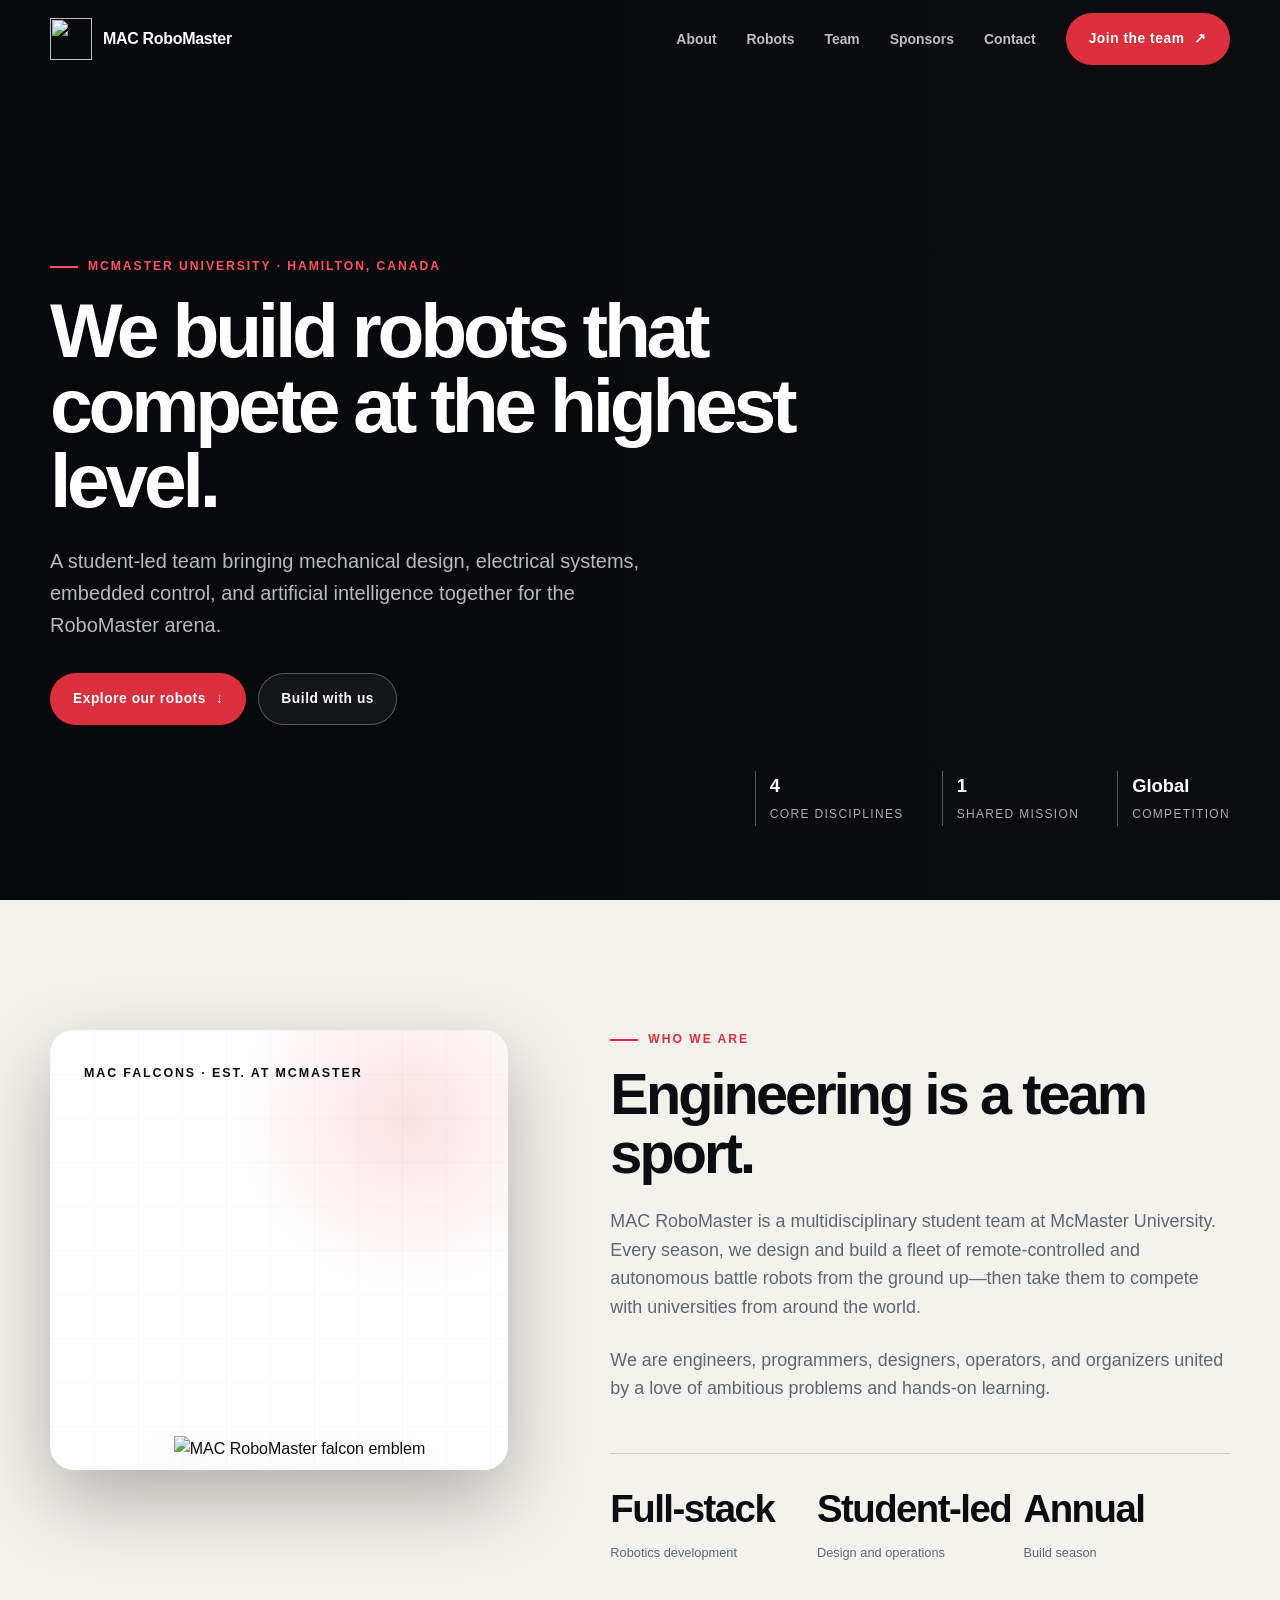
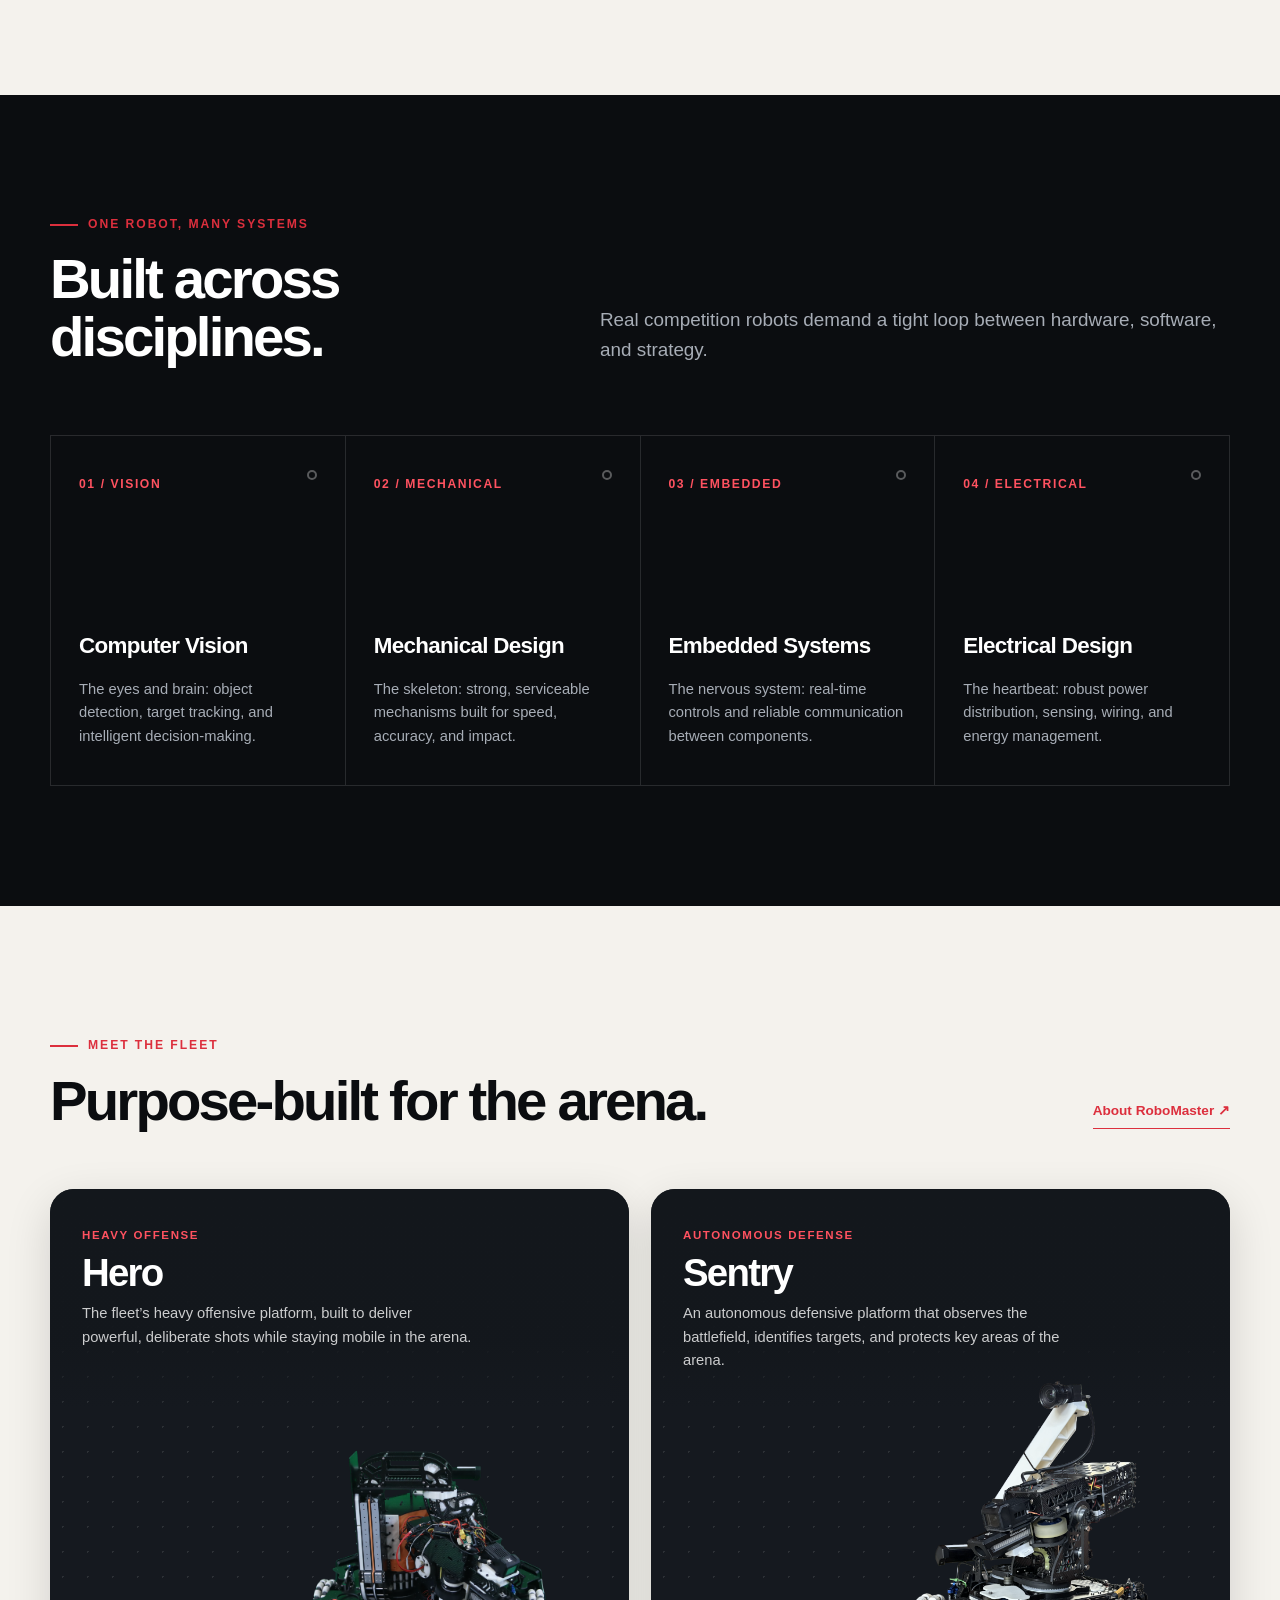
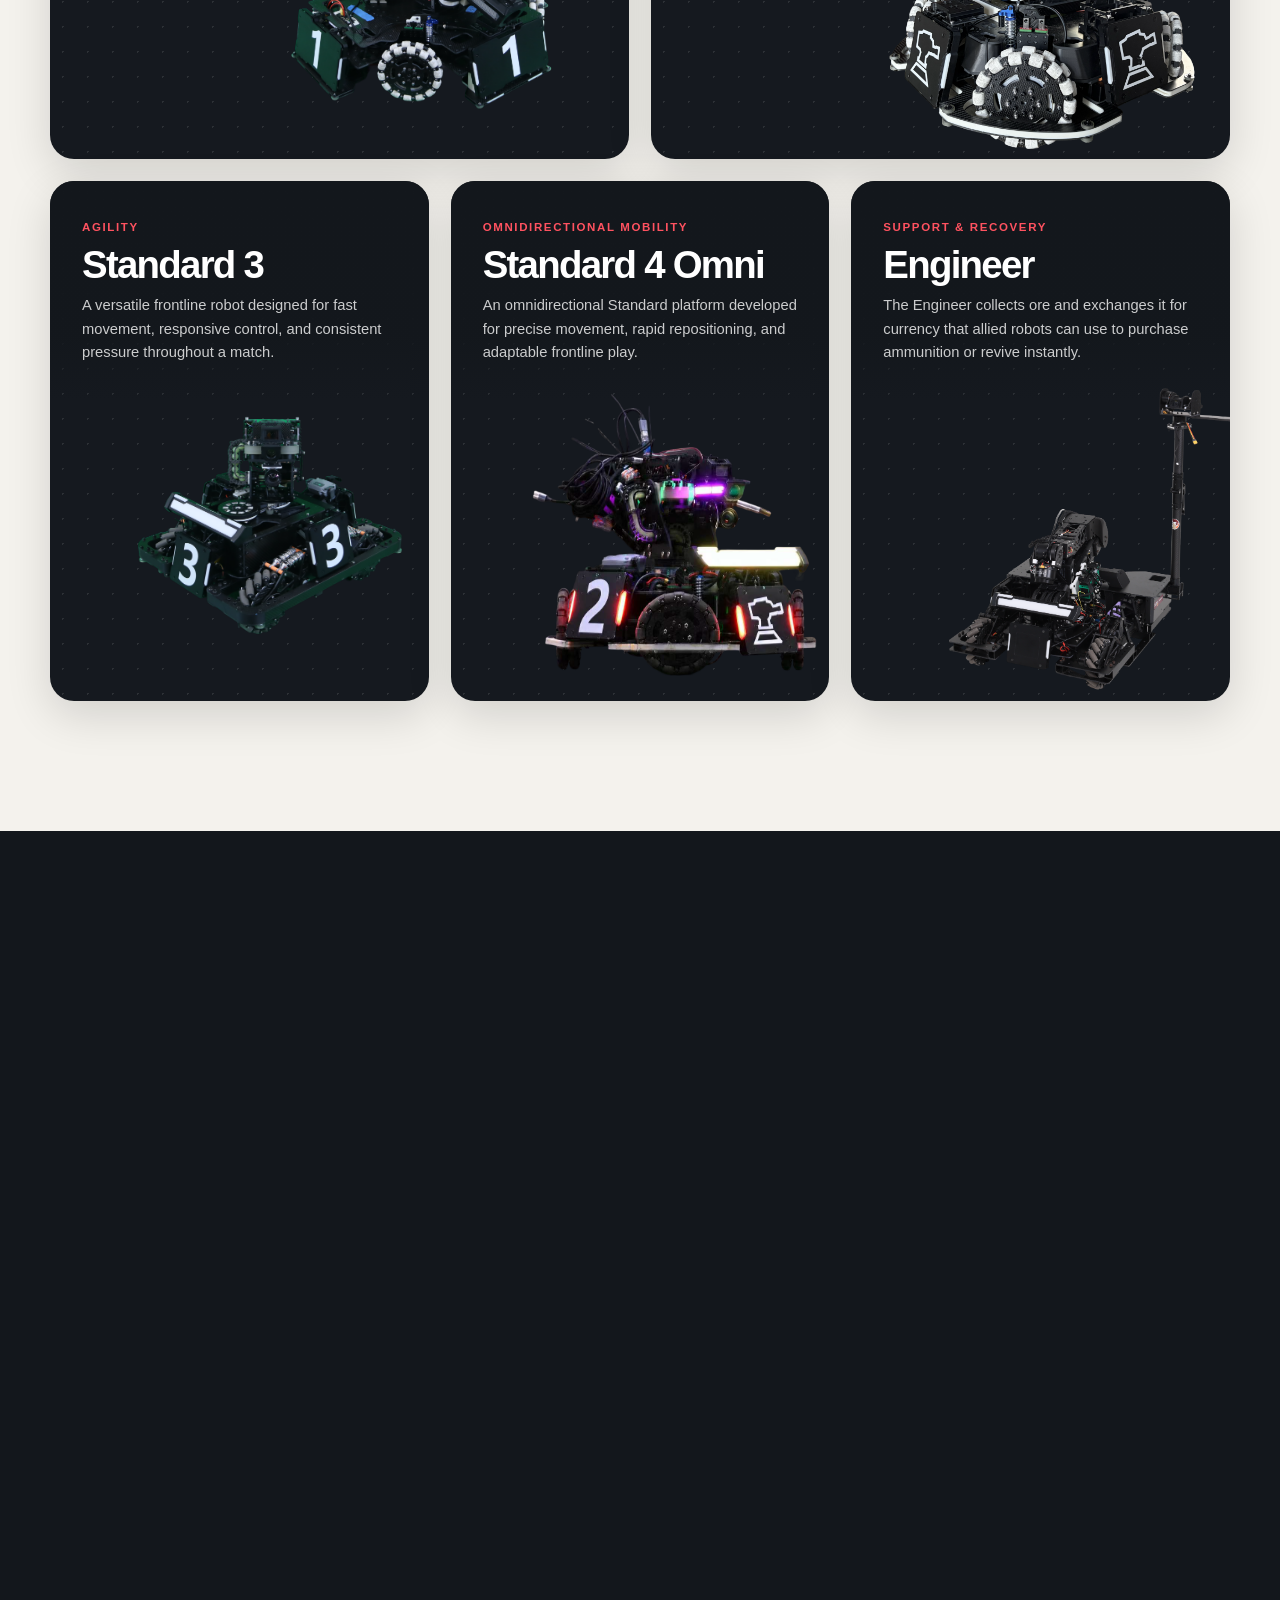
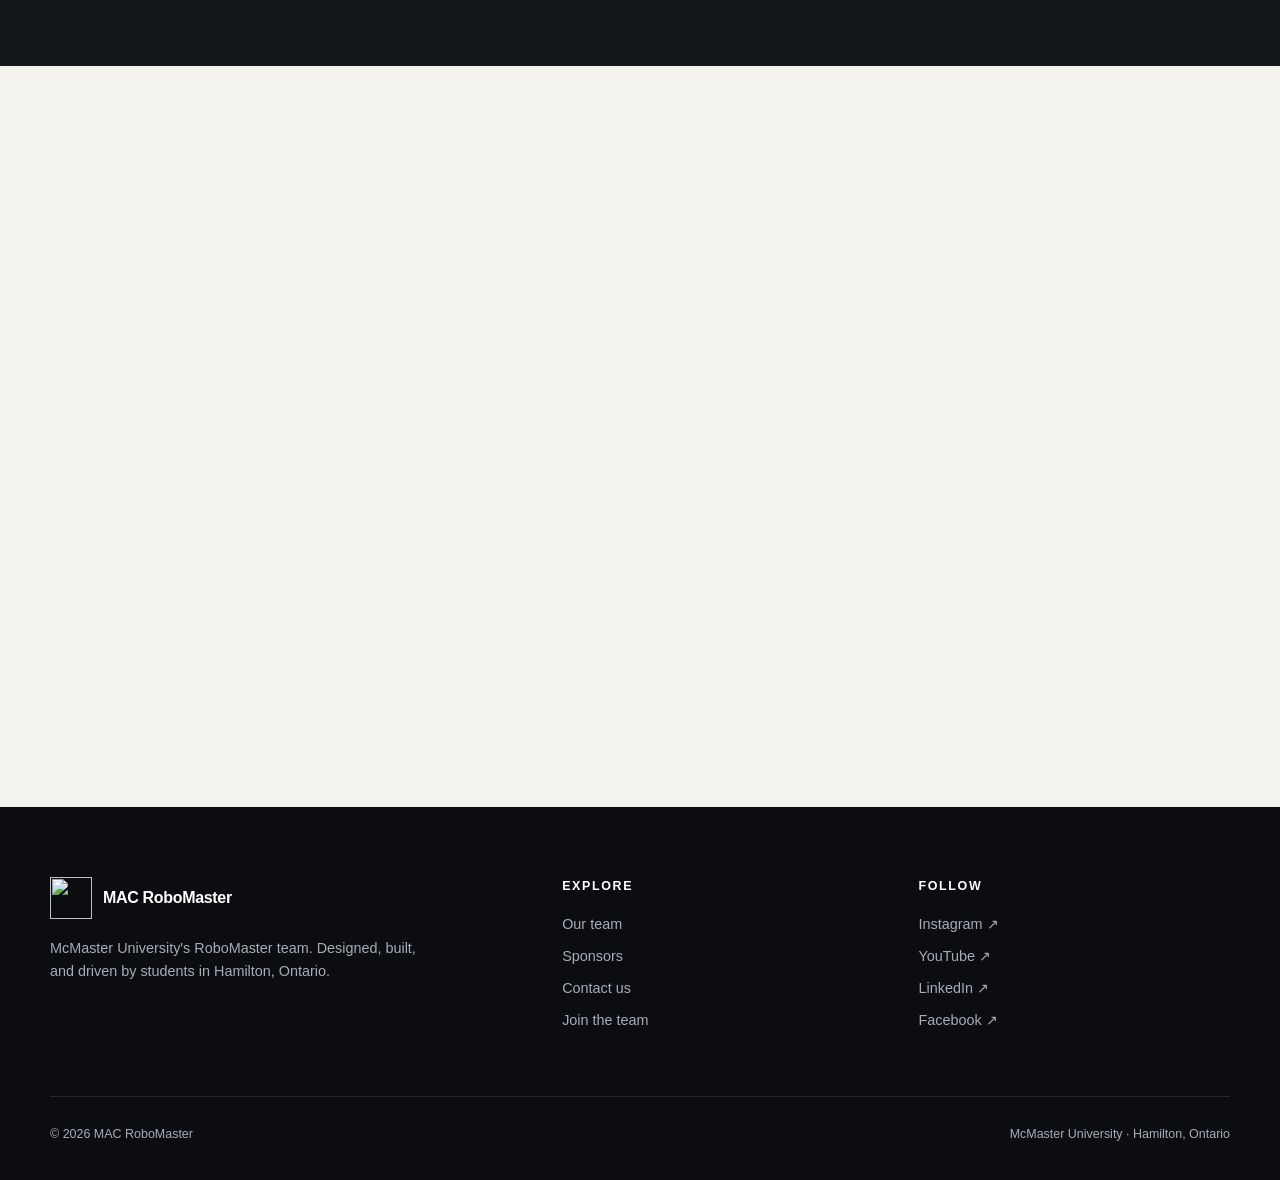
==== index.html @ 202e1057 "Redesign website for 2026-2027 season" ====
<!doctype html>
<html lang="en">
<head>
  <meta charset="utf-8">
  <meta name="viewport" content="width=device-width, initial-scale=1">
  <meta name="description" content="MAC RoboMaster — McMaster University's student robotics team building competition robots for RoboMaster.">
  <meta name="theme-color" content="#0b0d10">
  <title>MAC RoboMaster — Build Beyond</title>
  <link rel="icon" href="assets/img/favicon.ico">
  <style>
    :root {
      --ink: #0b0d10;
      --ink-soft: #13171c;
      --panel: #191e25;
      --paper: #f4f2ed;
      --white: #fff;
      --muted: #a7adb6;
      --muted-dark: #5f6670;
      --red: #dc2f3d;
      --red-light: #ff5260;
      --gold: #f2b134;
      --line: rgba(255, 255, 255, .12);
      --radius: 24px;
      --shadow: 0 30px 80px rgba(0, 0, 0, .28);
      --max: 1180px;
    }

    *, *::before, *::after { box-sizing: border-box; }
    html { scroll-behavior: smooth; }
    body {
      margin: 0;
      color: var(--ink);
      background: var(--paper);
      font-family: Inter, ui-sans-serif, -apple-system, BlinkMacSystemFont, "Segoe UI", sans-serif;
      line-height: 1.6;
      -webkit-font-smoothing: antialiased;
    }
    body.menu-open { overflow: hidden; }
    img, video { display: block; max-width: 100%; }
    a { color: inherit; text-decoration: none; }
    button, a { -webkit-tap-highlight-color: transparent; }
    button { font: inherit; }
    :focus-visible { outline: 3px solid var(--gold); outline-offset: 4px; }

    .container {
      width: min(calc(100% - 40px), var(--max));
      margin-inline: auto;
    }
    .eyebrow {
      display: flex;
      align-items: center;
      gap: 10px;
      margin: 0 0 16px;
      color: var(--red);
      font-size: .76rem;
      font-weight: 800;
      letter-spacing: .16em;
      text-transform: uppercase;
    }
    .eyebrow::before {
      content: "";
      width: 28px;
      height: 2px;
      background: currentColor;
    }
    .display {
      margin: 0;
      font-size: clamp(2.5rem, 6vw, 5.7rem);
      font-weight: 850;
      letter-spacing: -.055em;
      line-height: .98;
    }
    .section-title {
      margin: 0;
      max-width: 760px;
      font-size: clamp(2.2rem, 4.4vw, 4.3rem);
      font-weight: 820;
      letter-spacing: -.05em;
      line-height: 1.02;
    }
    .lede {
      max-width: 630px;
      margin: 24px 0 0;
      color: var(--muted-dark);
      font-size: clamp(1rem, 1.5vw, 1.18rem);
    }
    .button {
      display: inline-flex;
      min-height: 52px;
      align-items: center;
      justify-content: center;
      gap: 10px;
      padding: 0 22px;
      border: 1px solid transparent;
      border-radius: 999px;
      background: var(--red);
      color: var(--white);
      font-size: .86rem;
      font-weight: 800;
      letter-spacing: .04em;
      transition: transform .2s ease, background .2s ease, border-color .2s ease;
    }
    .button:hover { transform: translateY(-2px); background: var(--red-light); }
    .button--ghost { border-color: rgba(255,255,255,.28); background: rgba(255,255,255,.05); }
    .button--ghost:hover { border-color: rgba(255,255,255,.55); background: rgba(255,255,255,.12); }

    .skip-link {
      position: fixed;
      top: 12px;
      left: 12px;
      z-index: 100;
      padding: 10px 14px;
      border-radius: 8px;
      background: var(--white);
      transform: translateY(-150%);
    }
    .skip-link:focus { transform: translateY(0); }

    .site-header {
      position: fixed;
      inset: 0 0 auto;
      z-index: 30;
      border-bottom: 1px solid transparent;
      color: var(--white);
      transition: background .25s ease, border-color .25s ease;
    }
    .site-header.scrolled {
      border-color: var(--line);
      background: rgba(11, 13, 16, .88);
      backdrop-filter: blur(18px);
    }
    .nav {
      display: flex;
      height: 78px;
      align-items: center;
      justify-content: space-between;
    }
    .brand { display: inline-flex; align-items: center; gap: 11px; font-weight: 800; }
    .brand img { width: 42px; height: 42px; object-fit: contain; }
    .brand span { letter-spacing: -.02em; }
    .nav-links { display: flex; align-items: center; gap: 30px; }
    .nav-links > a:not(.button) {
      color: rgba(255,255,255,.74);
      font-size: .87rem;
      font-weight: 700;
      transition: color .2s ease;
    }
    .nav-links > a:not(.button):hover { color: var(--white); }
    .menu-button {
      display: none;
      width: 46px;
      height: 46px;
      align-items: center;
      justify-content: center;
      border: 1px solid var(--line);
      border-radius: 50%;
      color: white;
      background: rgba(255,255,255,.06);
      cursor: pointer;
    }
    .menu-button span,
    .menu-button span::before,
    .menu-button span::after {
      display: block;
      width: 18px;
      height: 2px;
      background: currentColor;
      content: "";
      transition: transform .2s ease;
    }
    .menu-button span::before { transform: translateY(-6px); }
    .menu-button span::after { transform: translateY(4px); }

    .hero {
      position: relative;
      min-height: 860px;
      height: 100svh;
      overflow: hidden;
      color: var(--white);
      background: var(--ink);
    }
    .hero video {
      position: absolute;
      inset: 0;
      width: 100%;
      height: 100%;
      object-fit: cover;
      opacity: .6;
    }
    .hero::after {
      position: absolute;
      inset: 0;
      content: "";
      background:
        linear-gradient(90deg, rgba(6,8,11,.94) 0%, rgba(6,8,11,.58) 48%, rgba(6,8,11,.18) 80%),
        linear-gradient(0deg, var(--ink) 0%, transparent 35%);
    }
    .hero-grid {
      position: relative;
      z-index: 2;
      display: grid;
      height: 100%;
      padding-top: 150px;
      padding-bottom: 68px;
      align-content: center;
      grid-template-columns: minmax(0, 780px) 1fr;
    }
    .hero .eyebrow { color: var(--red-light); }
    .hero .display { max-width: 800px; }
    .hero-copy {
      max-width: 620px;
      margin: 26px 0 32px;
      color: rgba(255,255,255,.72);
      font-size: clamp(1.05rem, 1.6vw, 1.25rem);
    }
    .hero-actions { display: flex; flex-wrap: wrap; gap: 12px; }
    .hero-meta {
      position: absolute;
      right: 0;
      bottom: 74px;
      display: flex;
      gap: 38px;
    }
    .hero-meta div { padding-left: 14px; border-left: 1px solid rgba(255,255,255,.3); }
    .hero-meta strong { display: block; font-size: 1.15rem; }
    .hero-meta span { color: var(--muted); font-size: .75rem; text-transform: uppercase; letter-spacing: .11em; }

    .intro { padding: 130px 0; }
    .intro-layout {
      display: grid;
      align-items: start;
      grid-template-columns: .85fr 1.15fr;
      gap: clamp(50px, 8vw, 120px);
    }
    .intro-mark {
      position: sticky;
      top: 120px;
      min-height: 440px;
      overflow: hidden;
      border-radius: var(--radius);
      background:
        radial-gradient(circle at 78% 20%, rgba(220,47,61,.14), transparent 34%),
        #fff;
      box-shadow: var(--shadow);
    }
    .intro-mark::before {
      position: absolute;
      inset: 0;
      content: "";
      opacity: .12;
      background-image:
        linear-gradient(rgba(11,13,16,.18) 1px, transparent 1px),
        linear-gradient(90deg, rgba(11,13,16,.18) 1px, transparent 1px);
      background-size: 44px 44px;
    }
    .intro-mark img {
      position: absolute;
      width: 68%;
      right: 5%;
      bottom: 2%;
      mix-blend-mode: multiply;
      filter: drop-shadow(0 18px 18px rgba(0,0,0,.12));
    }
    .intro-mark-label {
      position: absolute;
      top: 34px;
      left: 34px;
      z-index: 1;
      color: var(--ink);
      font-size: .78rem;
      font-weight: 800;
      letter-spacing: .15em;
      text-transform: uppercase;
    }
    .intro-copy .section-title { font-size: clamp(2.5rem, 4.5vw, 4.8rem); }
    .intro-copy .lede { font-size: 1.12rem; }
    .intro-facts {
      display: grid;
      margin-top: 50px;
      grid-template-columns: repeat(3, 1fr);
      border-top: 1px solid rgba(11,13,16,.16);
    }
    .intro-facts div { padding-top: 24px; }
    .intro-facts strong { display: block; font-size: clamp(1.5rem, 3vw, 2.5rem); letter-spacing: -.04em; }
    .intro-facts span { color: var(--muted-dark); font-size: .8rem; }

    .disciplines { padding: 120px 0; color: var(--white); background: var(--ink); }
    .disciplines .section-head {
      display: flex;
      align-items: end;
      justify-content: space-between;
      gap: 50px;
    }
    .disciplines .lede { color: var(--muted); }
    .discipline-grid {
      display: grid;
      margin-top: 70px;
      grid-template-columns: repeat(4, 1fr);
      border-top: 1px solid var(--line);
      border-left: 1px solid var(--line);
    }
    .discipline {
      position: relative;
      min-height: 350px;
      padding: 34px 28px;
      overflow: hidden;
      border-right: 1px solid var(--line);
      border-bottom: 1px solid var(--line);
      transition: background .25s ease;
    }
    .discipline:hover { background: var(--panel); }
    .discipline .number { color: var(--red-light); font-size: .76rem; font-weight: 800; letter-spacing: .13em; }
    .discipline h3 { margin: 132px 0 14px; font-size: 1.4rem; letter-spacing: -.03em; }
    .discipline p { margin: 0; color: var(--muted); font-size: .92rem; }
    .discipline::after {
      position: absolute;
      top: 34px;
      right: 28px;
      width: 10px;
      height: 10px;
      border: 2px solid rgba(255,255,255,.32);
      border-radius: 50%;
      content: "";
    }

    .robots { padding: 130px 0; }
    .robots-head { display: flex; align-items: end; justify-content: space-between; gap: 30px; }
    .text-link {
      padding-bottom: 6px;
      border-bottom: 1px solid currentColor;
      color: var(--red);
      font-size: .85rem;
      font-weight: 800;
    }
    .robot-grid {
      display: grid;
      margin-top: 60px;
      grid-template-columns: repeat(12, 1fr);
      gap: 22px;
    }
    .robot-card {
      position: relative;
      min-height: 520px;
      overflow: hidden;
      border-radius: var(--radius);
      color: var(--white);
      background: var(--ink-soft);
    }
    .robot-card.large { grid-column: span 6; }
    .robot-card.compact {
      grid-column: span 4;
      min-height: 560px;
    }
    .robot-card::before {
      position: absolute;
      inset: 0;
      content: "";
      opacity: .22;
      background-image: radial-gradient(circle, rgba(255,255,255,.5) 1px, transparent 1px);
      background-size: 25px 25px;
    }
    .robot-card img {
      position: absolute;
      width: 86%;
      max-height: 76%;
      right: -2%;
      bottom: 5%;
      object-fit: contain;
      transition: transform .45s cubic-bezier(.2,.7,.2,1);
    }
    .robot-card:hover img { transform: scale(1.04) translateY(-8px); }
    .robot-card-copy { position: relative; z-index: 2; padding: 34px; }
    .robot-card-copy span { color: var(--red-light); font-size: .72rem; font-weight: 800; letter-spacing: .14em; text-transform: uppercase; }
    .robot-card-copy h3 { margin: 8px 0 0; font-size: clamp(1.65rem, 3vw, 2.6rem); letter-spacing: -.045em; }
    .robot-card-copy p {
      max-width: 34ch;
      margin: 12px 0 0;
      color: var(--muted);
      font-size: .88rem;
      line-height: 1.55;
    }
    .robot-card.has-description {
      min-height: 520px;
    }
    .robot-card.compact.has-description {
      min-height: 520px;
    }
    .robot-card.large.has-description {
      min-height: 570px;
    }
    .robot-card.has-description .robot-card-copy {
      min-height: 220px;
      background: linear-gradient(
        180deg,
        rgba(19,23,28,1) 0%,
        rgba(19,23,28,.96) 68%,
        rgba(19,23,28,0) 100%
      );
    }
    .robot-card.has-description .robot-card-copy p {
      color: rgba(255,255,255,.88);
      font-size: .94rem;
      line-height: 1.6;
      text-shadow: 0 1px 8px rgba(0,0,0,.6);
    }
    .robot-card.has-description img {
      max-height: 68%;
      bottom: 1%;
    }
    .robot-card.large.has-description img {
      width: 82%;
      max-height: 68%;
      bottom: 0;
    }
    .robot-card.hero img {
      right: -7%;
    }
    .robot-card.sentry img {
      right: -10%;
    }
    .robot-card.standard-3 img {
      width: 84%;
      max-height: 72%;
      right: 1%;
      bottom: 1%;
    }
    .robot-card.omni img {
      width: 84%;
      right: -1%;
      bottom: 2%;
    }
    .robot-card.engineer img {
      width: 92%;
      max-height: 72%;
      right: -8%;
      bottom: 0;
    }

    /* Shared with Robots.html so the fleet cards render identically. */
    .fleet-grid {
      display: grid;
      grid-template-columns: repeat(12, 1fr);
      gap: 22px;
      margin-top: 60px;
    }
    .fleet-card {
      position: relative;
      grid-column: span 6;
      min-height: 570px;
      overflow: hidden;
      border-radius: var(--radius);
      color: #fff;
      background: #15191f;
      box-shadow: 0 14px 45px rgba(0,0,0,.14);
    }
    .fleet-card.compact {
      grid-column: span 4;
      min-height: 520px;
    }
    .fleet-card::before {
      position: absolute;
      inset: 0;
      content: "";
      opacity: .18;
      background-image: radial-gradient(circle,rgba(255,255,255,.55) 1px,transparent 1px);
      background-size: 25px 25px;
    }
    .fleet-copy {
      position: relative;
      z-index: 2;
      min-height: 220px;
      padding: 32px;
      background: linear-gradient(180deg,rgba(19,23,28,1),rgba(19,23,28,.93) 70%,transparent);
    }
    .fleet-copy span {
      color: var(--red-light);
      font-size: .72rem;
      font-weight: 850;
      letter-spacing: .14em;
      text-transform: uppercase;
    }
    .fleet-copy h3 {
      margin: 7px 0 10px;
      font-size: clamp(1.8rem,3vw,2.8rem);
      letter-spacing: -.045em;
      line-height: 1;
    }
    .fleet-copy p {
      max-width: 48ch;
      margin: 0;
      color: rgba(255,255,255,.78);
      font-size: .92rem;
    }
    .fleet-card img {
      position: absolute;
      width: 82%;
      max-height: 68%;
      right: 2%;
      bottom: 0;
      object-fit: contain;
      transition: transform .4s ease;
    }
    .fleet-card:hover img { transform: translateY(-7px) scale(1.025); }
    .fleet-card.fleet-card--hero img { right: -7%; }
    .fleet-card.sentry img { right: -10%; }
    .fleet-card.standard img {
      width: 82%;
      max-height: 72%;
      right: 1%;
      bottom: 1%;
    }
    .fleet-card.omni img { width: 82%; right: -1%; bottom: 2%; }
    .fleet-card.engineer img { width: 88%; right: -5%; }

    .timeline-section { padding: 125px 0; color: var(--white); background: var(--ink-soft); }
    .timeline-section .eyebrow { color: var(--gold); }
    .timeline {
      position: relative;
      display: grid;
      margin-top: 70px;
      grid-template-columns: repeat(4, 1fr);
      column-gap: 18px;
      row-gap: 56px;
    }
    .timeline::before {
      position: absolute;
      top: 18px;
      right: 9%;
      left: 9%;
      height: 1px;
      content: "";
      background: linear-gradient(90deg, var(--red), var(--gold));
      display: none;
    }
    .milestone {
      position: relative;
      min-width: 0;
      padding-top: 55px;
    }
    .milestone::after {
      position: absolute;
      z-index: 0;
      top: 18px;
      right: -18px;
      left: 13px;
      height: 1px;
      content: "";
      background: linear-gradient(90deg, var(--red-light), var(--gold));
    }
    .milestone:nth-child(4n)::after { display: none; }
    .milestone::before {
      position: absolute;
      z-index: 1;
      top: 11px;
      left: 0;
      width: 13px;
      height: 13px;
      border: 6px solid var(--ink-soft);
      border-radius: 50%;
      outline: 2px solid var(--red-light);
      background: var(--red-light);
      content: "";
    }
    .milestone:nth-child(even)::before { outline-color: var(--gold); background: var(--gold); }
    .milestone time { color: var(--red-light); font-size: .78rem; font-weight: 800; letter-spacing: .13em; }
    .milestone:nth-child(even) time { color: var(--gold); }
    .milestone h3 { margin: 12px 0 5px; font-size: 1.08rem; }
    .milestone p { margin: 0; color: var(--muted); font-size: .86rem; }

    .cta { padding: 120px 0; }
    .cta-card {
      position: relative;
      display: grid;
      min-height: 490px;
      align-items: end;
      overflow: hidden;
      padding: clamp(32px, 6vw, 74px);
      border-radius: calc(var(--radius) + 8px);
      color: var(--white);
      background: var(--ink);
      box-shadow: var(--shadow);
    }
    .cta-card::before {
      position: absolute;
      inset: 0;
      content: "";
      background:
        linear-gradient(90deg, rgba(11,13,16,.98), rgba(11,13,16,.5)),
        url("assets/img/background.jpg") center/cover;
    }
    .cta-card::after {
      position: absolute;
      top: -180px;
      right: -140px;
      width: 480px;
      height: 480px;
      border: 1px solid rgba(255,255,255,.13);
      border-radius: 50%;
      box-shadow: 0 0 0 70px rgba(255,255,255,.025), 0 0 0 140px rgba(255,255,255,.02);
      content: "";
    }
    .cta-copy { position: relative; z-index: 2; max-width: 700px; }
    .cta-copy h2 { margin: 0 0 24px; font-size: clamp(2.7rem, 6vw, 5.7rem); line-height: .95; letter-spacing: -.055em; }
    .cta-copy p { max-width: 560px; margin: 0 0 30px; color: var(--muted); }

    footer { padding: 70px 0 35px; color: var(--white); background: var(--ink); }
    .footer-top {
      display: grid;
      padding-bottom: 55px;
      grid-template-columns: 1.2fr .8fr .8fr;
      gap: 45px;
      border-bottom: 1px solid var(--line);
    }
    .footer-top .brand { margin-bottom: 18px; }
    .footer-note { max-width: 380px; margin: 0; color: var(--muted); font-size: .9rem; }
    .footer-group strong { display: block; margin-bottom: 16px; font-size: .78rem; text-transform: uppercase; letter-spacing: .13em; }
    .footer-group a { display: block; width: fit-content; margin: 9px 0; color: var(--muted); font-size: .9rem; }
    .footer-group a:hover { color: var(--white); }
    .footer-bottom {
      display: flex;
      padding-top: 28px;
      align-items: center;
      justify-content: space-between;
      color: var(--muted);
      font-size: .78rem;
    }

    .reveal { opacity: 0; transform: translateY(22px); transition: opacity .7s ease, transform .7s ease; }
    .reveal.visible { opacity: 1; transform: none; }

    @media (max-width: 900px) {
      .menu-button { display: flex; }
      .nav-links {
        position: fixed;
        inset: 78px 0 auto;
        display: grid;
        padding: 26px 20px 34px;
        border-top: 1px solid var(--line);
        background: rgba(11,13,16,.98);
        transform: translateY(-130%);
        transition: transform .25s ease;
      }
      .nav-links.open { transform: translateY(0); }
      .nav-links > a:not(.button) { padding: 8px 0; font-size: 1.05rem; }
      .hero-grid { grid-template-columns: 1fr; }
      .hero-meta { display: none; }
      .intro-layout { grid-template-columns: 1fr; }
      .intro-mark { position: relative; top: auto; min-height: 360px; }
      .discipline-grid { grid-template-columns: repeat(2, 1fr); }
      .robot-card.large,
      .robot-card.compact { grid-column: span 6; }
      .fleet-card,
      .fleet-card.compact { grid-column: span 12; }
      .timeline { grid-template-columns: 1fr; row-gap: 18px; }
      .timeline::before { top: 0; right: auto; bottom: 0; left: 6px; display: block; width: 1px; height: auto; }
      .milestone::after { display: none; }
      .milestone { padding: 0 0 26px 42px; }
      .milestone::before { top: 5px; left: 0; }
    }

    @media (max-width: 640px) {
      .container { width: min(calc(100% - 28px), var(--max)); }
      .brand span { display: none; }
      .hero { min-height: 720px; }
      .hero-grid { padding-top: 120px; }
      .hero::after { background: linear-gradient(0deg, var(--ink) 0%, rgba(6,8,11,.55) 65%, rgba(6,8,11,.65)); }
      .hero-actions .button { width: 100%; }
      .intro, .robots, .cta { padding: 88px 0; }
      .disciplines, .timeline-section { padding: 90px 0; }
      .intro-facts { grid-template-columns: 1fr; gap: 22px; }
      .disciplines .section-head, .robots-head { display: block; }
      .discipline-grid { grid-template-columns: 1fr; margin-top: 45px; }
      .discipline { min-height: 270px; }
      .discipline h3 { margin-top: 80px; }
      .robot-grid { grid-template-columns: 1fr; }
      .robot-card.large.has-description,
      .robot-card.compact.has-description { grid-column: auto; min-height: 520px; }
      .fleet-card { min-height: 520px; }
      .footer-top { grid-template-columns: 1fr 1fr; }
      .footer-top > :first-child { grid-column: 1 / -1; }
      .footer-bottom { display: block; }
      .footer-bottom span { display: block; margin: 7px 0; }
    }

    @media (prefers-reduced-motion: reduce) {
      html { scroll-behavior: auto; }
      *, *::before, *::after { transition-duration: .01ms !important; animation-duration: .01ms !important; }
      .reveal { opacity: 1; transform: none; }
    }
  </style>
</head>
<body>
  <a class="skip-link" href="#main">Skip to main content</a>

  <header class="site-header" id="site-header">
    <nav class="nav container" aria-label="Main navigation">
      <a class="brand" href="index.html" aria-label="MAC RoboMaster homepage">
        <img src="assets/img/logo.png" alt="">
        <span>MAC RoboMaster</span>
      </a>
      <button class="menu-button" id="menu-button" type="button" aria-expanded="false" aria-controls="nav-links" aria-label="Open navigation">
        <span></span>
      </button>
      <div class="nav-links" id="nav-links">
        <a href="#about">About</a>
        <a href="Robots.html">Robots</a>
        <a href="Team.html">Team</a>
        <a href="Sponsor.html">Sponsors</a>
        <a href="Contact.html">Contact</a>
        <a class="button" href="apply.html">Join the team <span aria-hidden="true">↗</span></a>
      </div>
    </nav>
  </header>

  <main id="main">
    <section class="hero" aria-labelledby="hero-title">
      <video autoplay muted loop playsinline poster="assets/img/background.jpg" aria-hidden="true">
        <source src="assets/img/videos/trim_26.mp4" type="video/mp4">
      </video>
      <div class="hero-grid container">
        <div>
          <p class="eyebrow">McMaster University · Hamilton, Canada</p>
          <h1 class="display" id="hero-title">We build robots that compete at the highest level.</h1>
          <p class="hero-copy">A student-led team bringing mechanical design, electrical systems, embedded control, and artificial intelligence together for the RoboMaster arena.</p>
          <div class="hero-actions">
            <a class="button" href="#robots">Explore our robots <span aria-hidden="true">↓</span></a>
            <a class="button button--ghost" href="apply.html">Build with us</a>
          </div>
        </div>
        <div class="hero-meta" aria-label="Team overview">
          <div><strong>4</strong><span>Core disciplines</span></div>
          <div><strong>1</strong><span>Shared mission</span></div>
          <div><strong>Global</strong><span>Competition</span></div>
        </div>
      </div>
    </section>

    <section class="intro" id="about">
      <div class="intro-layout container">
        <div class="intro-mark reveal">
          <span class="intro-mark-label">Mac Falcons · Est. at McMaster</span>
          <img src="assets/img/logo_master.png" alt="MAC RoboMaster falcon emblem">
        </div>
        <div class="intro-copy reveal">
          <p class="eyebrow">Who we are</p>
          <h2 class="section-title">Engineering is a team sport.</h2>
          <p class="lede">MAC RoboMaster is a multidisciplinary student team at McMaster University. Every season, we design and build a fleet of remote-controlled and autonomous battle robots from the ground up—then take them to compete with universities from around the world.</p>
          <p class="lede">We are engineers, programmers, designers, operators, and organizers united by a love of ambitious problems and hands-on learning.</p>
          <div class="intro-facts">
            <div><strong>Full-stack</strong><span>Robotics development</span></div>
            <div><strong>Student-led</strong><span>Design and operations</span></div>
            <div><strong>Annual</strong><span>Build season</span></div>
          </div>
        </div>
      </div>
    </section>

    <section class="disciplines" aria-labelledby="disciplines-title">
      <div class="container">
        <div class="section-head reveal">
          <div>
            <p class="eyebrow">One robot, many systems</p>
            <h2 class="section-title" id="disciplines-title">Built across disciplines.</h2>
          </div>
          <p class="lede">Real competition robots demand a tight loop between hardware, software, and strategy.</p>
        </div>
        <div class="discipline-grid reveal">
          <article class="discipline">
            <span class="number">01 / VISION</span>
            <h3>Computer Vision</h3>
            <p>The eyes and brain: object detection, target tracking, and intelligent decision-making.</p>
          </article>
          <article class="discipline">
            <span class="number">02 / MECHANICAL</span>
            <h3>Mechanical Design</h3>
            <p>The skeleton: strong, serviceable mechanisms built for speed, accuracy, and impact.</p>
          </article>
          <article class="discipline">
            <span class="number">03 / EMBEDDED</span>
            <h3>Embedded Systems</h3>
            <p>The nervous system: real-time controls and reliable communication between components.</p>
          </article>
          <article class="discipline">
            <span class="number">04 / ELECTRICAL</span>
            <h3>Electrical Design</h3>
            <p>The heartbeat: robust power distribution, sensing, wiring, and energy management.</p>
          </article>
        </div>
      </div>
    </section>

    <section class="robots" id="robots" aria-labelledby="robots-title">
      <div class="container">
        <div class="robots-head reveal">
          <div>
            <p class="eyebrow">Meet the fleet</p>
            <h2 class="section-title" id="robots-title">Purpose-built for the arena.</h2>
          </div>
          <a class="text-link" href="https://www.robomaster.com/en-US" target="_blank" rel="noopener">About RoboMaster ↗</a>
        </div>
        <div class="fleet-grid">
          <article class="fleet-card fleet-card--hero reveal"><div class="fleet-copy"><span>Heavy offense</span><h3>Hero</h3><p>The fleet’s heavy offensive platform, built to deliver powerful, deliberate shots while staying mobile in the arena.</p></div><img src="assets/img/projects/26_hero.svg" alt="MAC RoboMaster 2026 Hero robot"></article>
          <article class="fleet-card sentry reveal"><div class="fleet-copy"><span>Autonomous defense</span><h3>Sentry</h3><p>An autonomous defensive platform that observes the battlefield, identifies targets, and protects key areas of the arena.</p></div><img src="assets/img/projects/26_sentry.svg" alt="MAC RoboMaster 2026 Sentry robot"></article>
          <article class="fleet-card compact standard reveal"><div class="fleet-copy"><span>Agility</span><h3>Standard 3</h3><p>A versatile frontline robot designed for fast movement, responsive control, and consistent pressure throughout a match.</p></div><img src="assets/img/projects/26_standard.svg" alt="MAC RoboMaster 2026 Standard 3 robot"></article>
          <article class="fleet-card compact omni reveal"><div class="fleet-copy"><span>Omnidirectional mobility</span><h3>Standard 4 Omni</h3><p>An omnidirectional Standard platform developed for precise movement, rapid repositioning, and adaptable frontline play.</p></div><img src="assets/img/projects/standard4_omni.svg" alt="MAC RoboMaster 2026 Standard 4 Omni robot"></article>
          <article class="fleet-card compact engineer reveal"><div class="fleet-copy"><span>Support & recovery</span><h3>Engineer</h3><p>The Engineer collects ore and exchanges it for currency that allied robots can use to purchase ammunition or revive instantly.</p></div><img src="assets/img/projects/engineer_bot_25.svg" alt="MAC RoboMaster Engineer robot"></article>
        </div>
      </div>
    </section>

    <section class="timeline-section" aria-labelledby="timeline-title">
      <div class="container">
        <div class="reveal">
          <p class="eyebrow">Road to competition</p>
          <h2 class="section-title" id="timeline-title">2026–2027 season.</h2>
        </div>
        <div class="timeline reveal">
          <article class="milestone"><time datetime="2026-10">Oct 2026</time><h3>Registration opens</h3><p>RMUC and RMUL season registration.</p></article>
          <article class="milestone"><time datetime="2026-12">Dec 2026</time><h3>RMUC Design review</h3><p>Final design review by RMOC for the 2026–2027 season.</p></article>
          <article class="milestone"><time datetime="2027-01">Jan 2027</time><h3>RMUC Mid-term assessment</h3><p>Mid-term robot assessment for the university championship.</p></article>
          <article class="milestone"><time datetime="2027-03">Mar 2027</time><h3>RMUC Final assessment</h3><p>Final robot assessment for the university championship.</p></article>
          <article class="milestone"><time datetime="2027-04">Apr 2027</time><h3>ARC Robotics competition (RMUL) assessment</h3><p>Final robot assessment for the university league.</p></article>
          <article class="milestone"><time datetime="2027-05">May 2027</time><h3>RMUC competition</h3><p>University championship regional competition in China.</p></article>
          <article class="milestone"><time datetime="2027-06">Jun 2027</time><h3>ARC Robotics competition (RMUL)</h3><p>University league regional competition in the United States.</p></article>
          <article class="milestone"><time datetime="2027-08">Aug 2027</time><h3>RMUC finals</h3><p>Final competition in Shenzhen, China.</p></article>
        </div>
      </div>
    </section>

    <section class="cta">
      <div class="container">
        <div class="cta-card reveal">
          <div class="cta-copy">
            <p class="eyebrow">Your next build starts here</p>
            <h2>Make something that moves.</h2>
            <p>Whether you work in engineering, software, business, media, or design, there is a place to make an impact on MAC RoboMaster.</p>
            <a class="button" href="apply.html">Join MAC RoboMaster <span aria-hidden="true">↗</span></a>
          </div>
        </div>
      </div>
    </section>
  </main>

  <footer>
    <div class="container">
      <div class="footer-top">
        <div>
          <a class="brand" href="index.html"><img src="assets/img/logo.png" alt=""><span>MAC RoboMaster</span></a>
          <p class="footer-note">McMaster University's RoboMaster team. Designed, built, and driven by students in Hamilton, Ontario.</p>
        </div>
        <div class="footer-group">
          <strong>Explore</strong>
          <a href="Team.html">Our team</a>
          <a href="Sponsor.html">Sponsors</a>
          <a href="Contact.html">Contact us</a>
          <a href="apply.html">Join the team</a>
        </div>
        <div class="footer-group">
          <strong>Follow</strong>
          <a href="https://instagram.com/macrobomaster" target="_blank" rel="noopener">Instagram ↗</a>
          <a href="https://www.youtube.com/channel/UCUXVhB4hOqwW6mYe6Jd7yig" target="_blank" rel="noopener">YouTube ↗</a>
          <a href="https://www.linkedin.com/company/mac-robomaster" target="_blank" rel="noopener">LinkedIn ↗</a>
          <a href="https://facebook.com/MACRoboMaster" target="_blank" rel="noopener">Facebook ↗</a>
        </div>
      </div>
      <div class="footer-bottom">
        <span>© <span id="year">2026</span> MAC RoboMaster</span>
        <span>McMaster University · Hamilton, Ontario</span>
      </div>
    </div>
  </footer>

  <script>
    const header = document.querySelector("#site-header");
    const menuButton = document.querySelector("#menu-button");
    const navLinks = document.querySelector("#nav-links");
    const reduceMotion = window.matchMedia("(prefers-reduced-motion: reduce)").matches;

    function updateHeader() {
      header.classList.toggle("scrolled", window.scrollY > 24);
    }

    menuButton.addEventListener("click", () => {
      const isOpen = navLinks.classList.toggle("open");
      document.body.classList.toggle("menu-open", isOpen);
      menuButton.setAttribute("aria-expanded", String(isOpen));
      menuButton.setAttribute("aria-label", isOpen ? "Close navigation" : "Open navigation");
    });

    navLinks.querySelectorAll("a").forEach((link) => {
      link.addEventListener("click", () => {
        navLinks.classList.remove("open");
        document.body.classList.remove("menu-open");
        menuButton.setAttribute("aria-expanded", "false");
      });
    });

    updateHeader();
    window.addEventListener("scroll", updateHeader, { passive: true });
    document.querySelector("#year").textContent = new Date().getFullYear();

    const revealItems = document.querySelectorAll(".reveal");
    if (reduceMotion || !("IntersectionObserver" in window)) {
      revealItems.forEach((item) => item.classList.add("visible"));
    } else {
      const observer = new IntersectionObserver((entries) => {
        entries.forEach((entry) => {
          if (entry.isIntersecting) {
            entry.target.classList.add("visible");
            observer.unobserve(entry.target);
          }
        });
      }, { threshold: .12 });
      revealItems.forEach((item) => observer.observe(item));
    }
  </script>
</body>
</html>
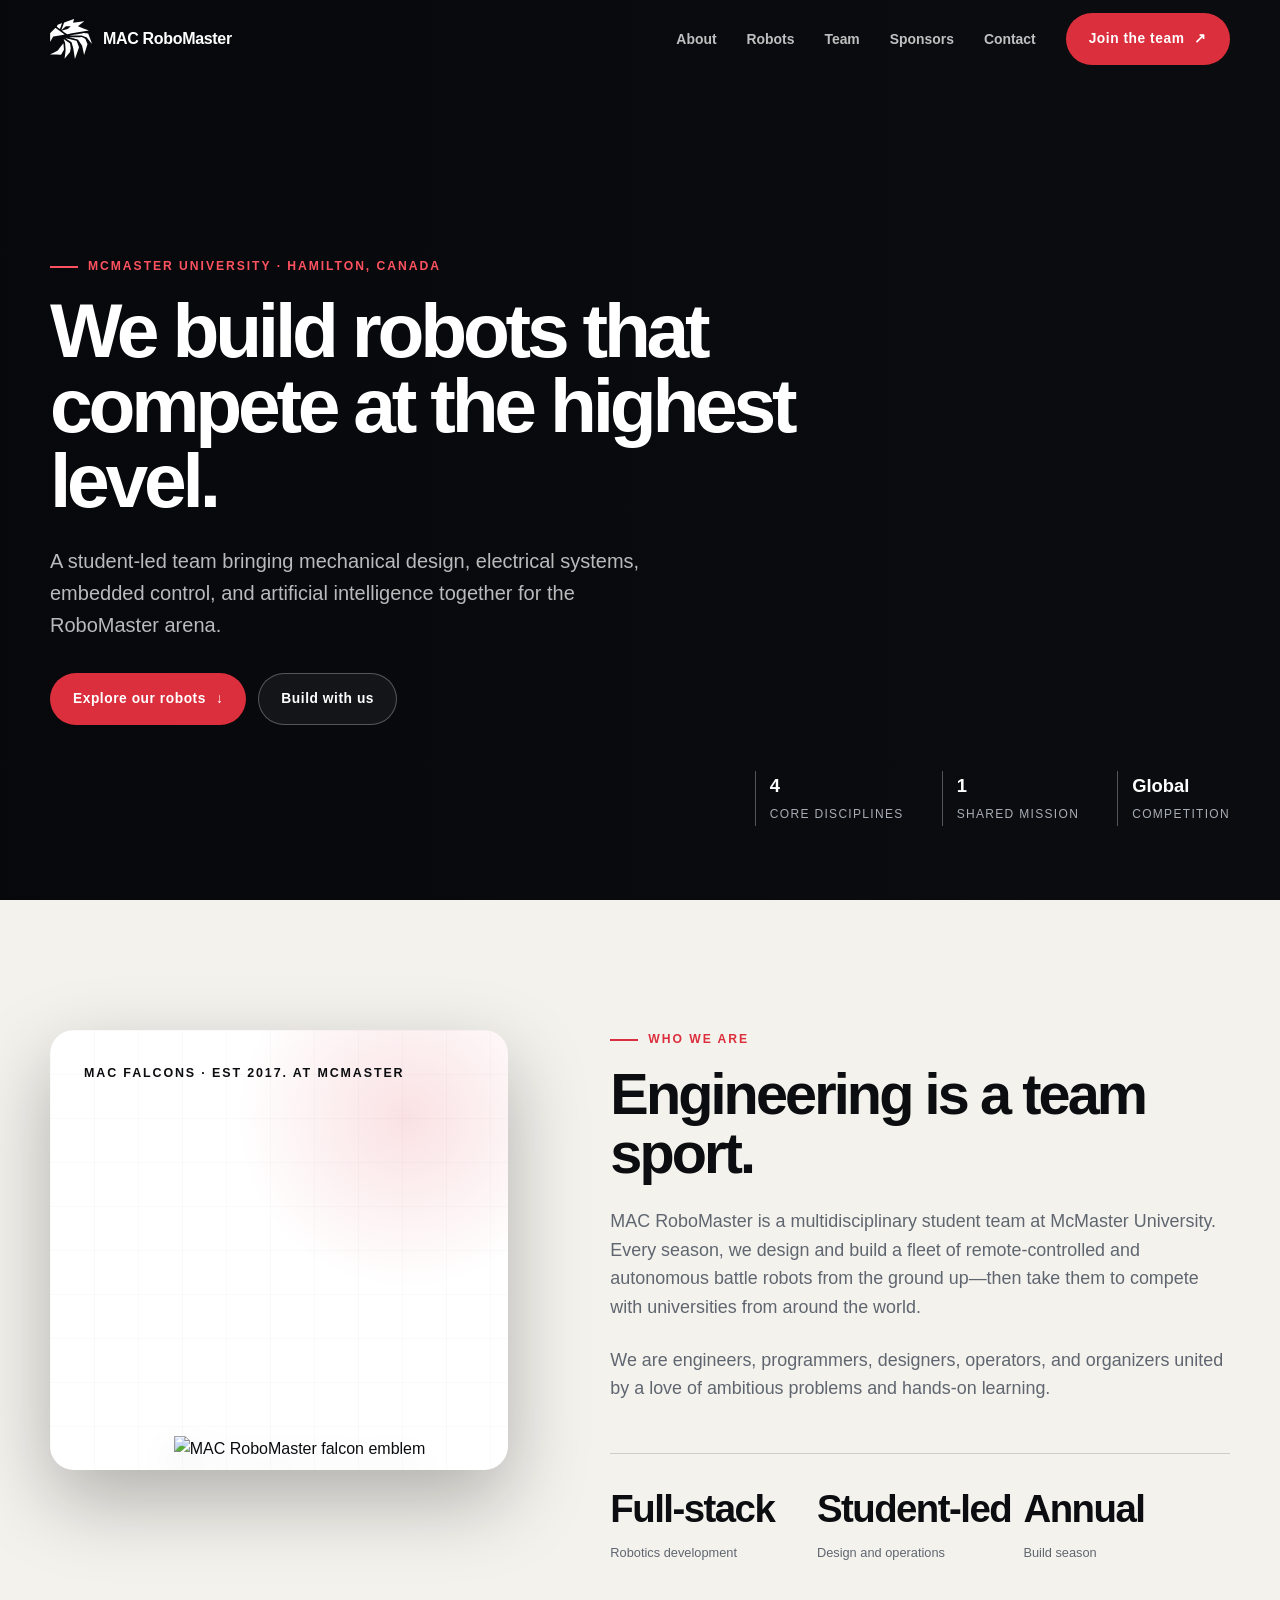
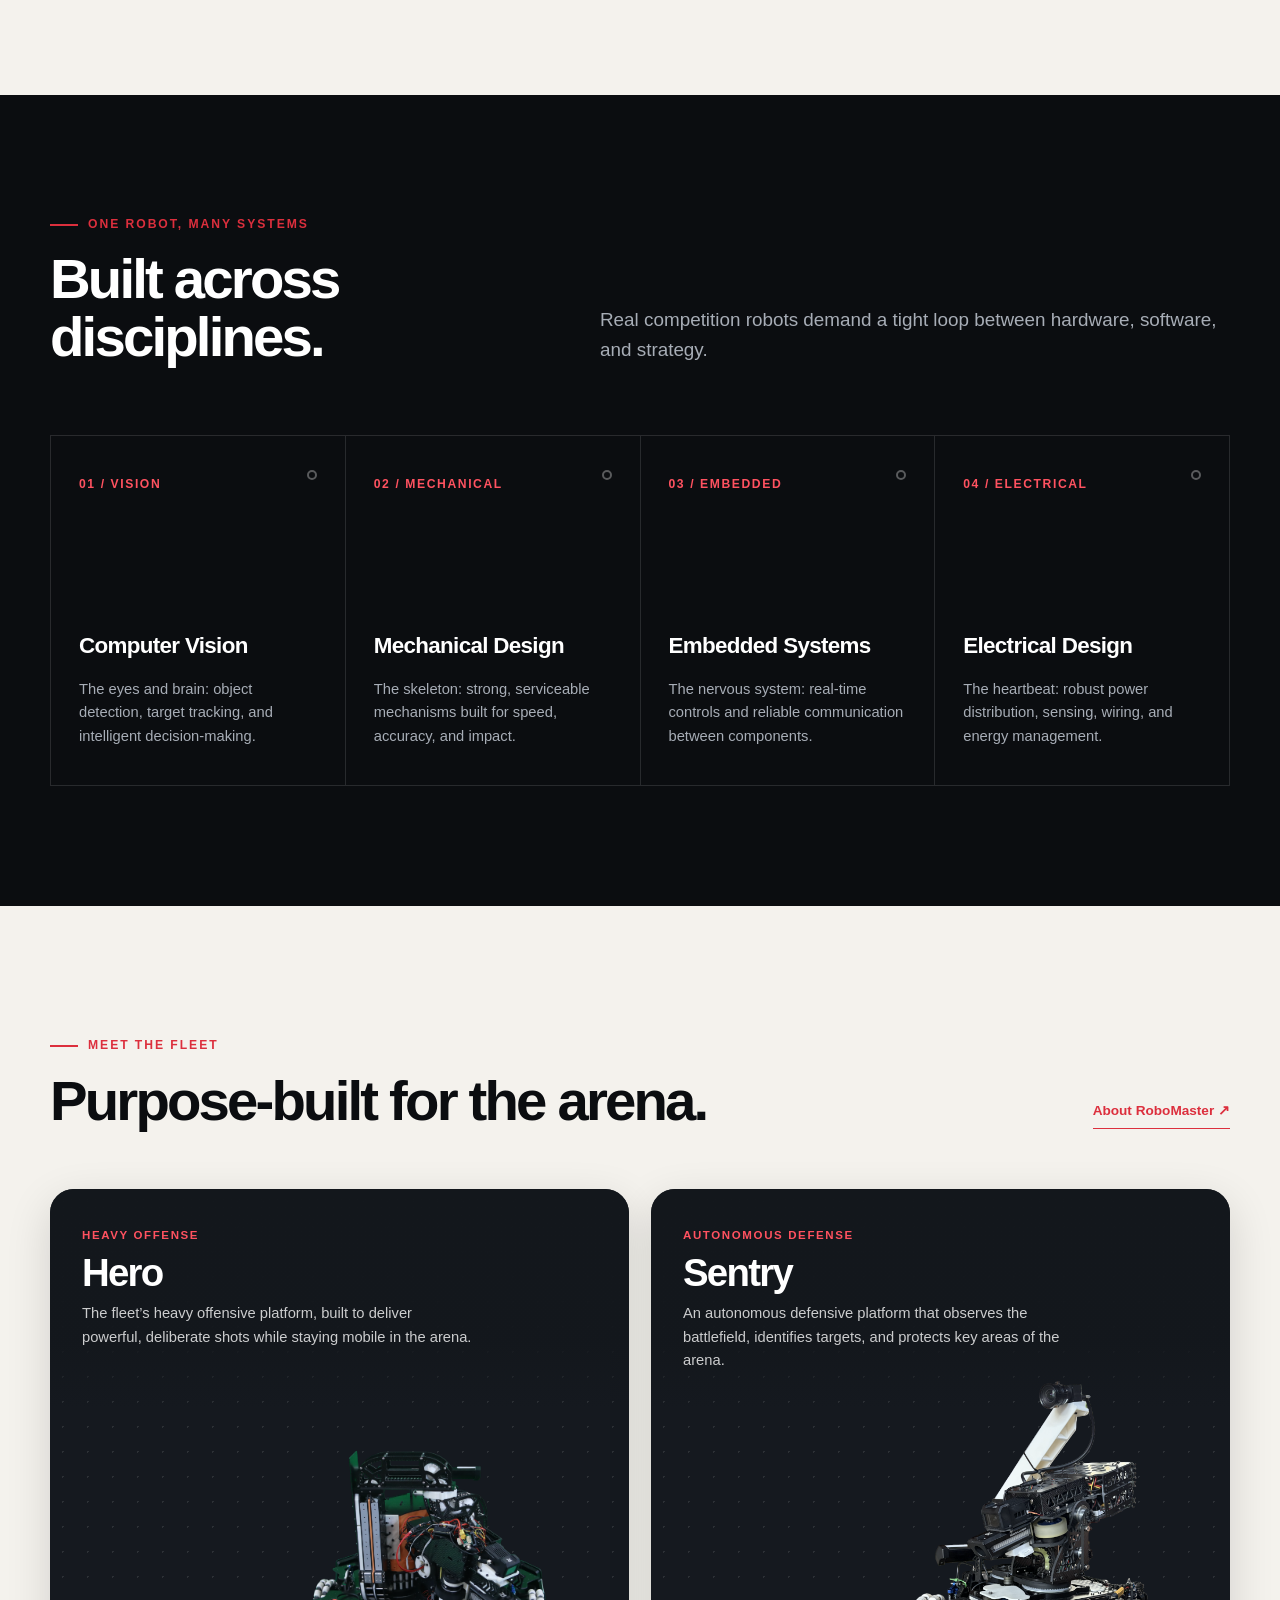
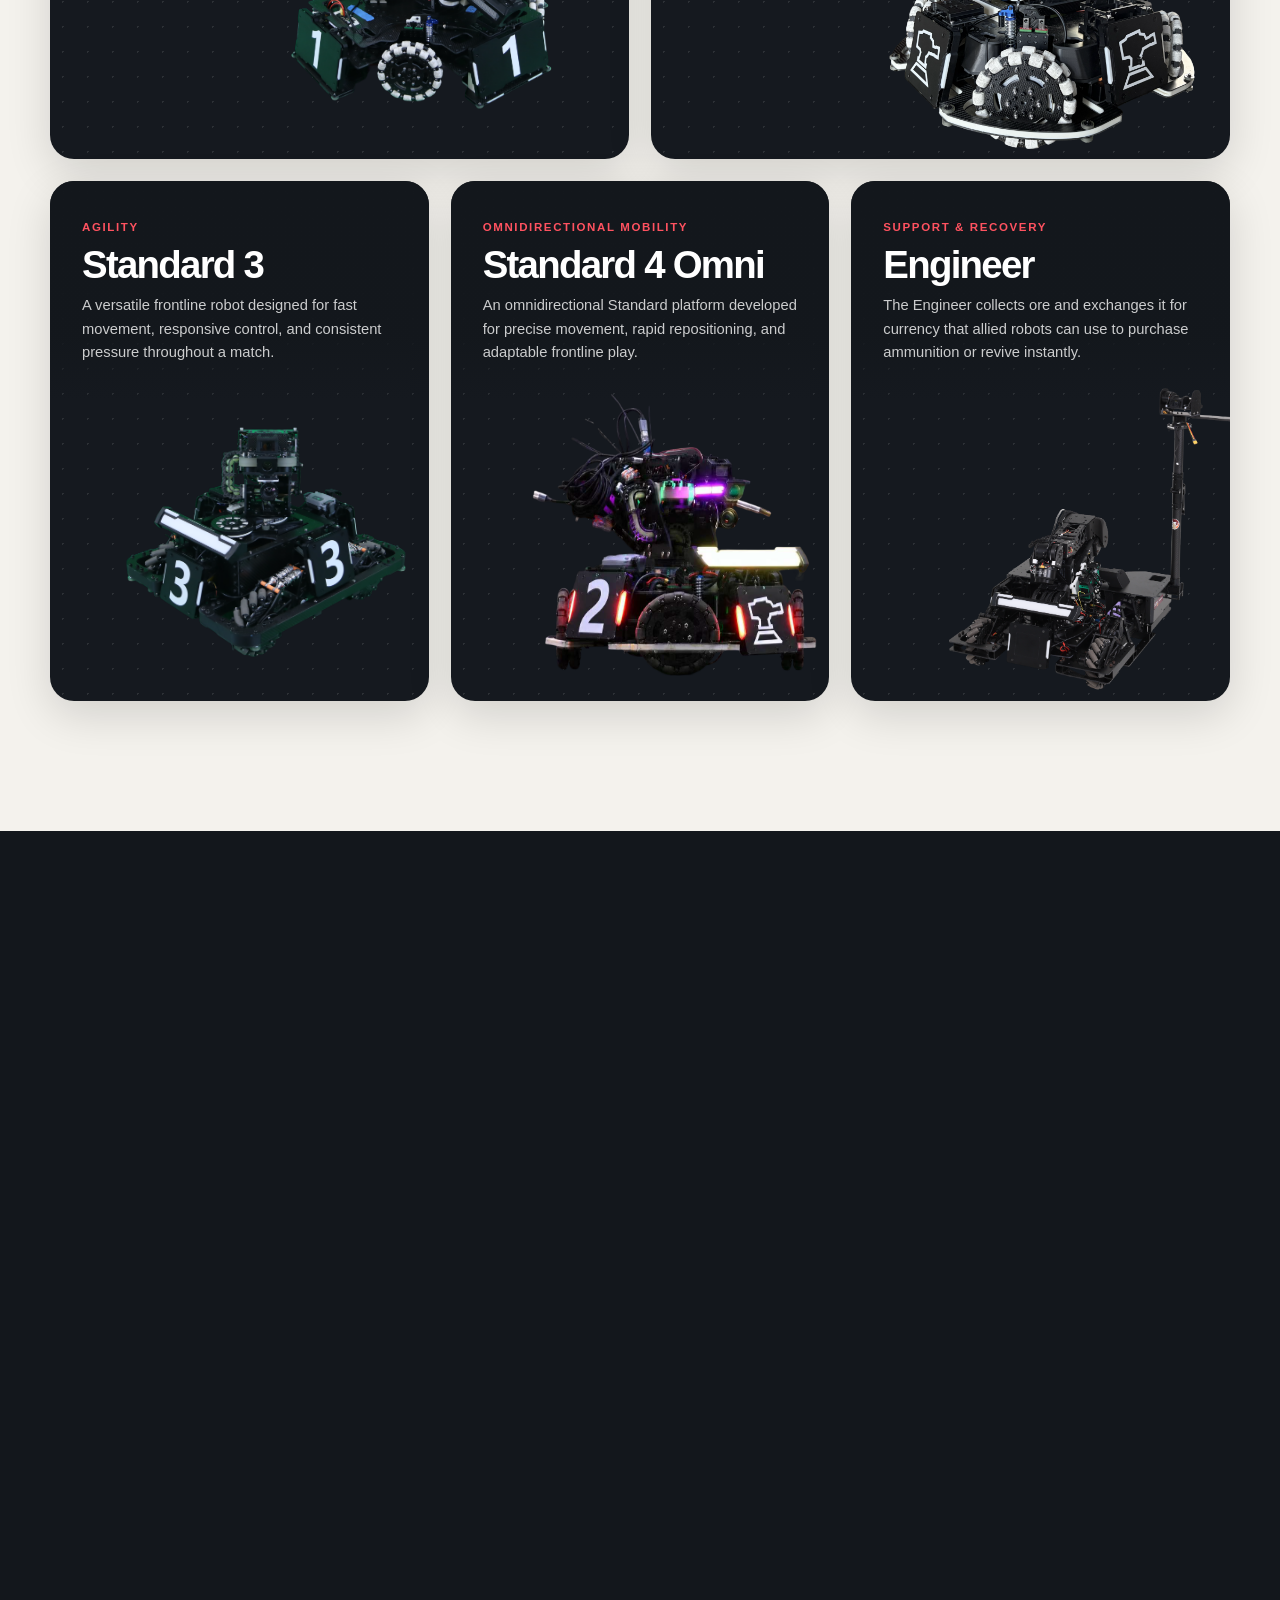
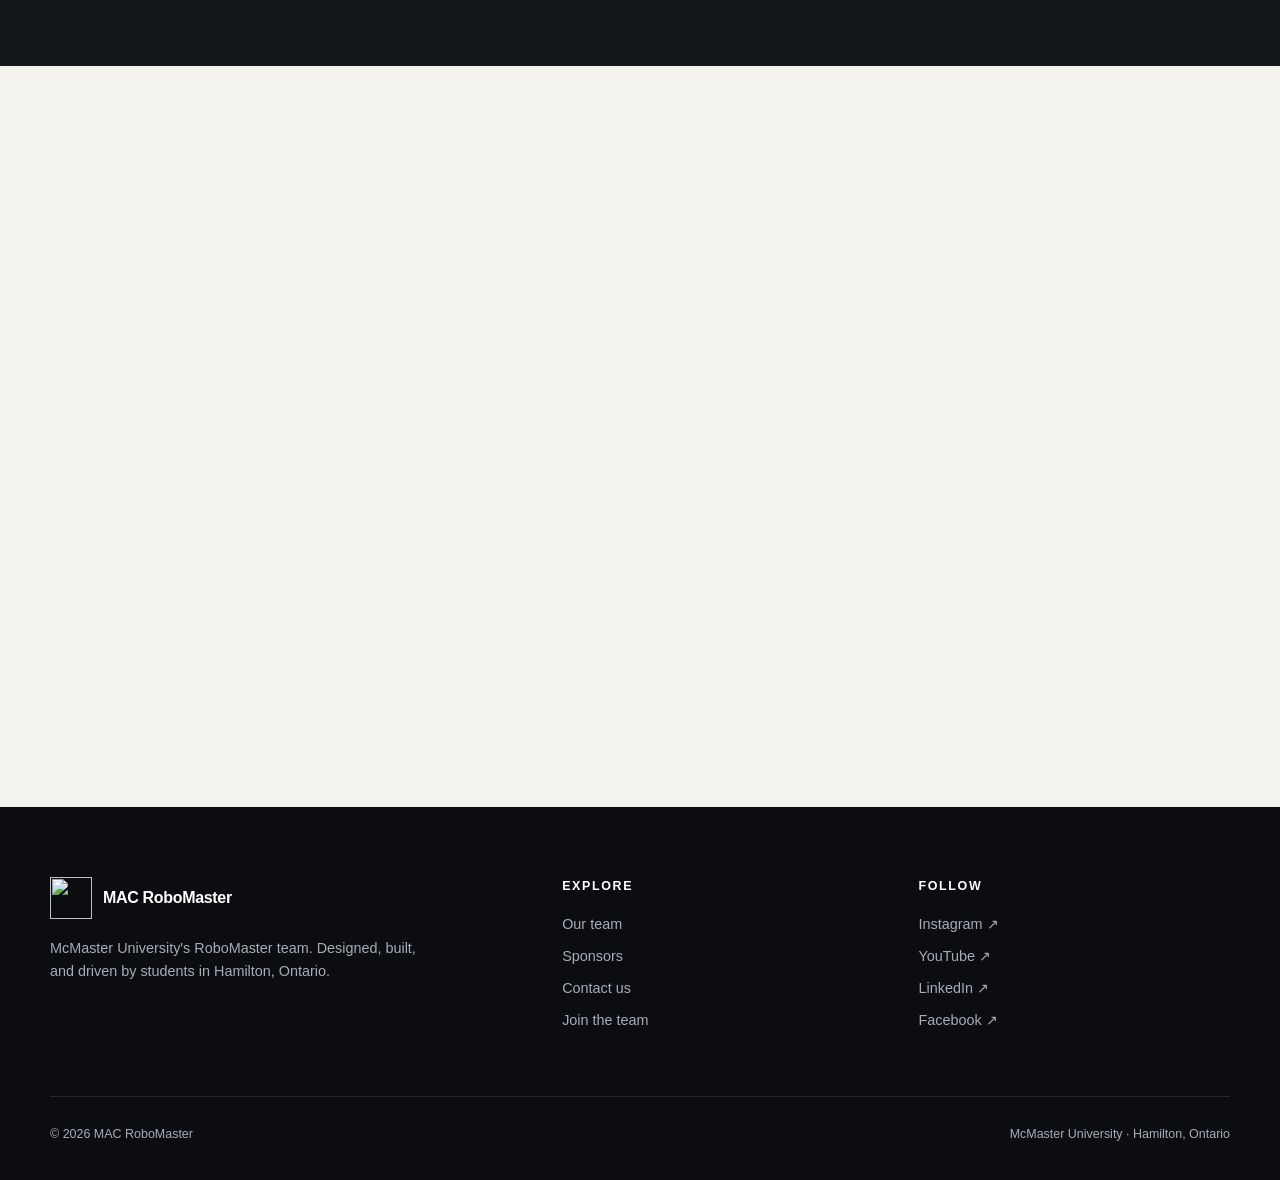
==== commit 0021f057: "Update robot archive and website design" ====
--- a/index.html
+++ b/index.html
@@ -504,10 +504,10 @@
     .fleet-card.fleet-card--hero img { right: -7%; }
     .fleet-card.sentry img { right: -10%; }
     .fleet-card.standard img {
-      width: 82%;
-      max-height: 72%;
-      right: 1%;
-      bottom: 1%;
+      width: 90%;
+      max-height: 76%;
+      right: -2%;
+      bottom: -4%;
     }
     .fleet-card.omni img { width: 82%; right: -1%; bottom: 2%; }
     .fleet-card.engineer img { width: 88%; right: -5%; }
@@ -695,7 +695,7 @@
   <header class="site-header" id="site-header">
     <nav class="nav container" aria-label="Main navigation">
       <a class="brand" href="index.html" aria-label="MAC RoboMaster homepage">
-        <img src="assets/img/logo.png" alt="">
+        <img src="assets/img/macrm_logo_wht.svg" alt="">
         <span>MAC RoboMaster</span>
       </a>
       <button class="menu-button" id="menu-button" type="button" aria-expanded="false" aria-controls="nav-links" aria-label="Open navigation">
@@ -738,7 +738,7 @@
     <section class="intro" id="about">
       <div class="intro-layout container">
         <div class="intro-mark reveal">
-          <span class="intro-mark-label">Mac Falcons · Est. at McMaster</span>
+          <span class="intro-mark-label">Mac Falcons · Est 2017. at McMaster</span>
           <img src="assets/img/logo_master.png" alt="MAC RoboMaster falcon emblem">
         </div>
         <div class="intro-copy reveal">
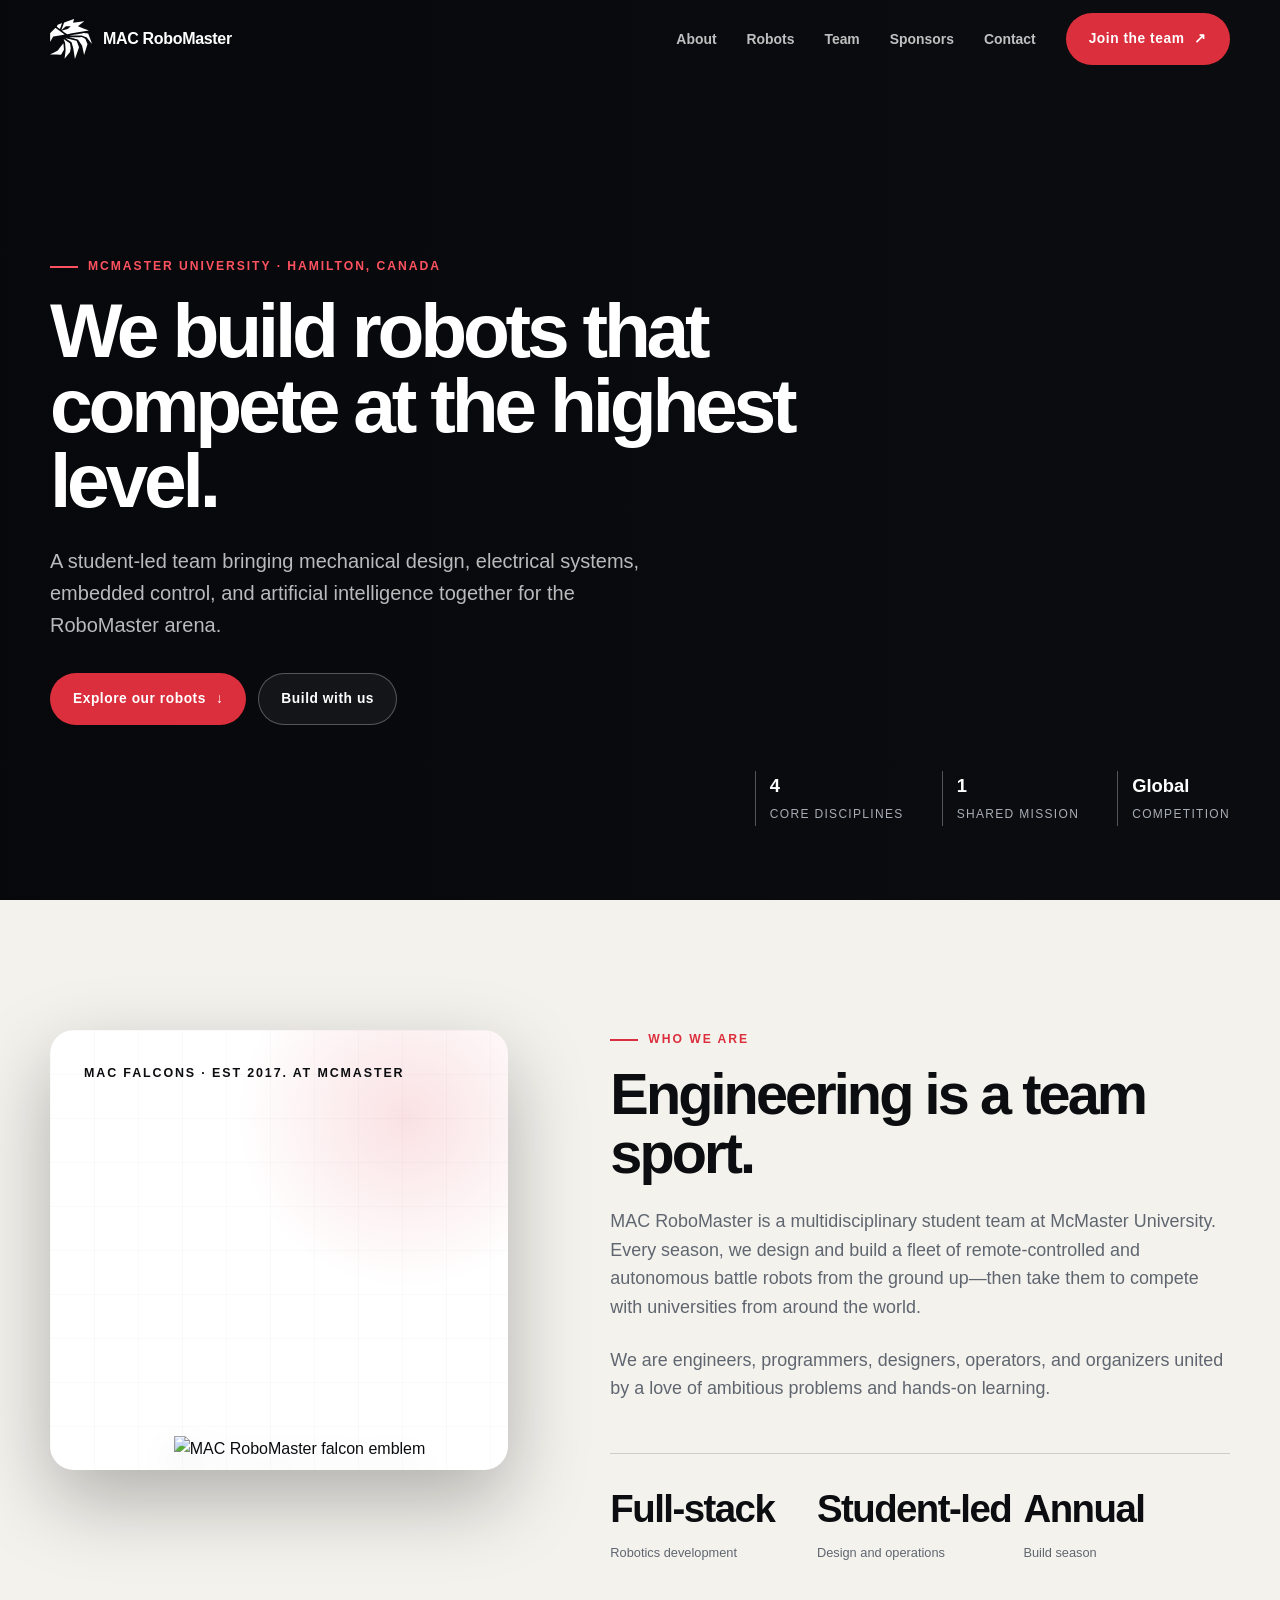
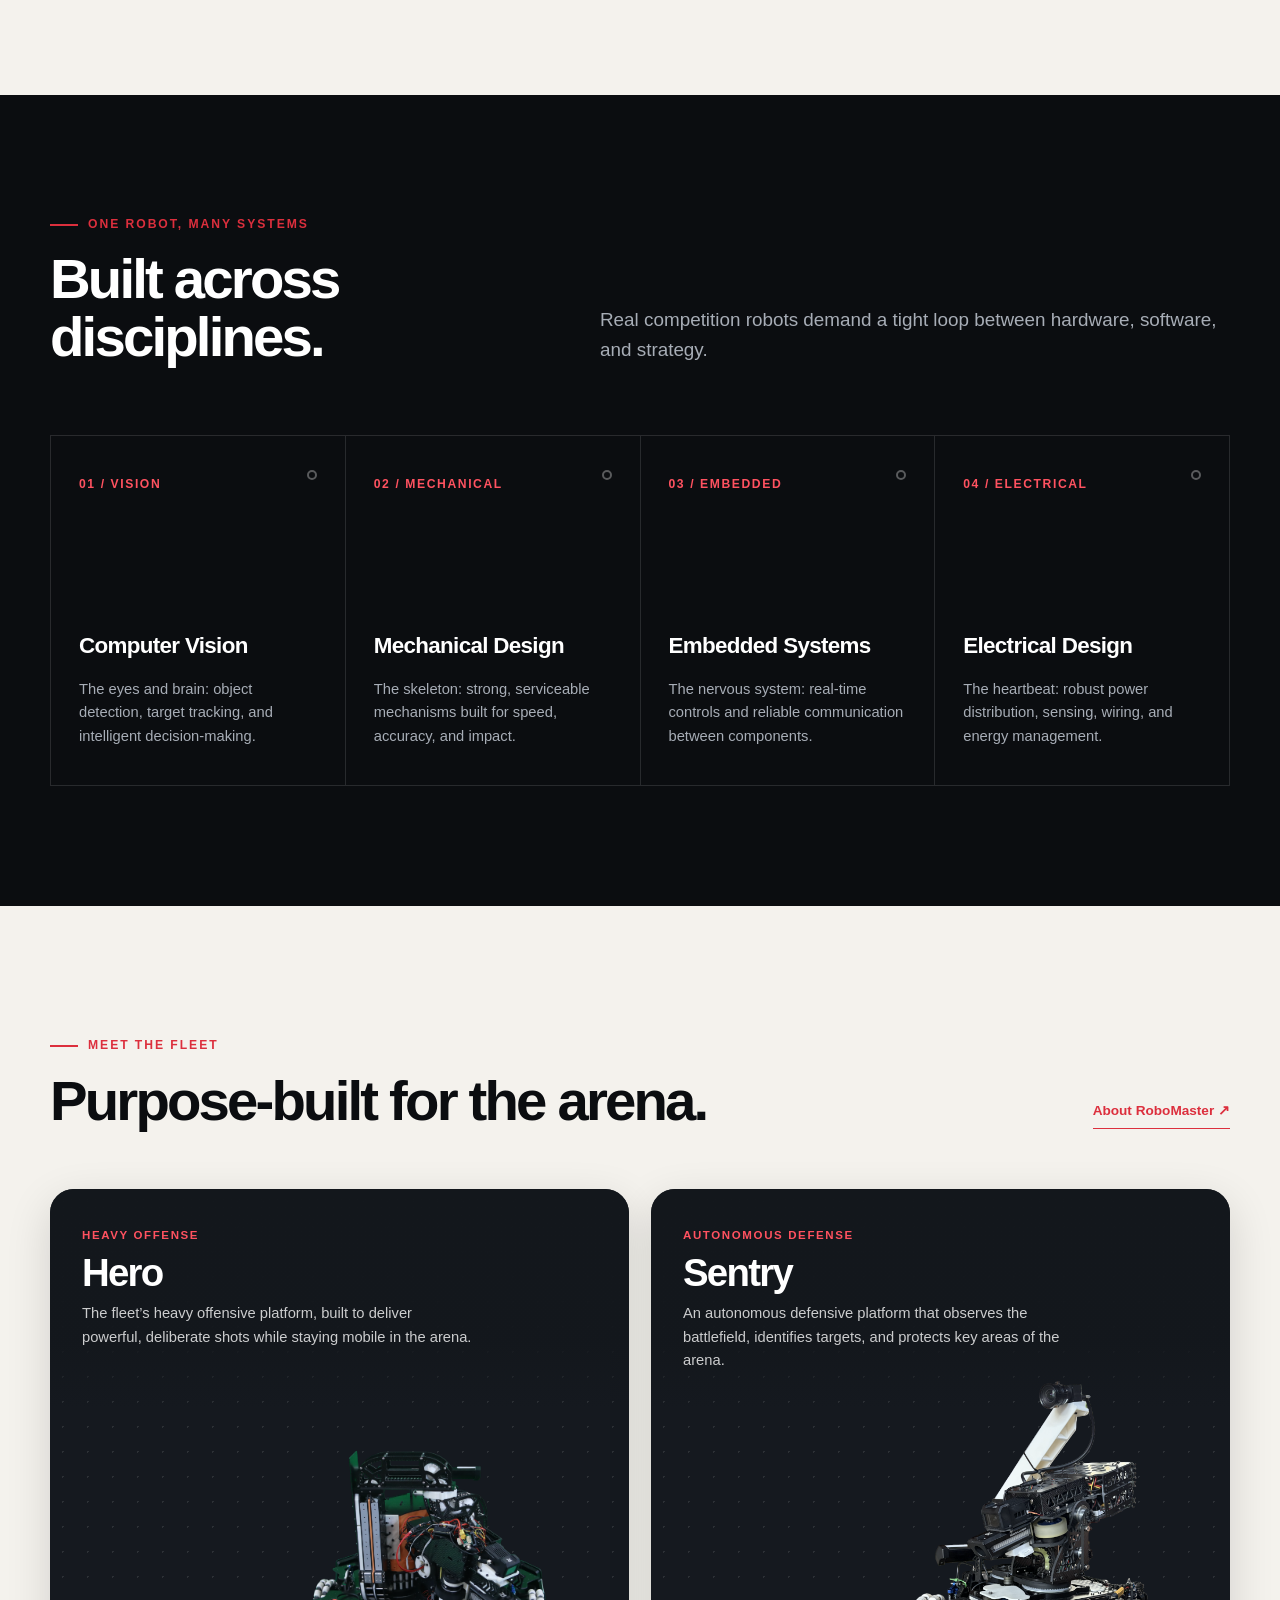
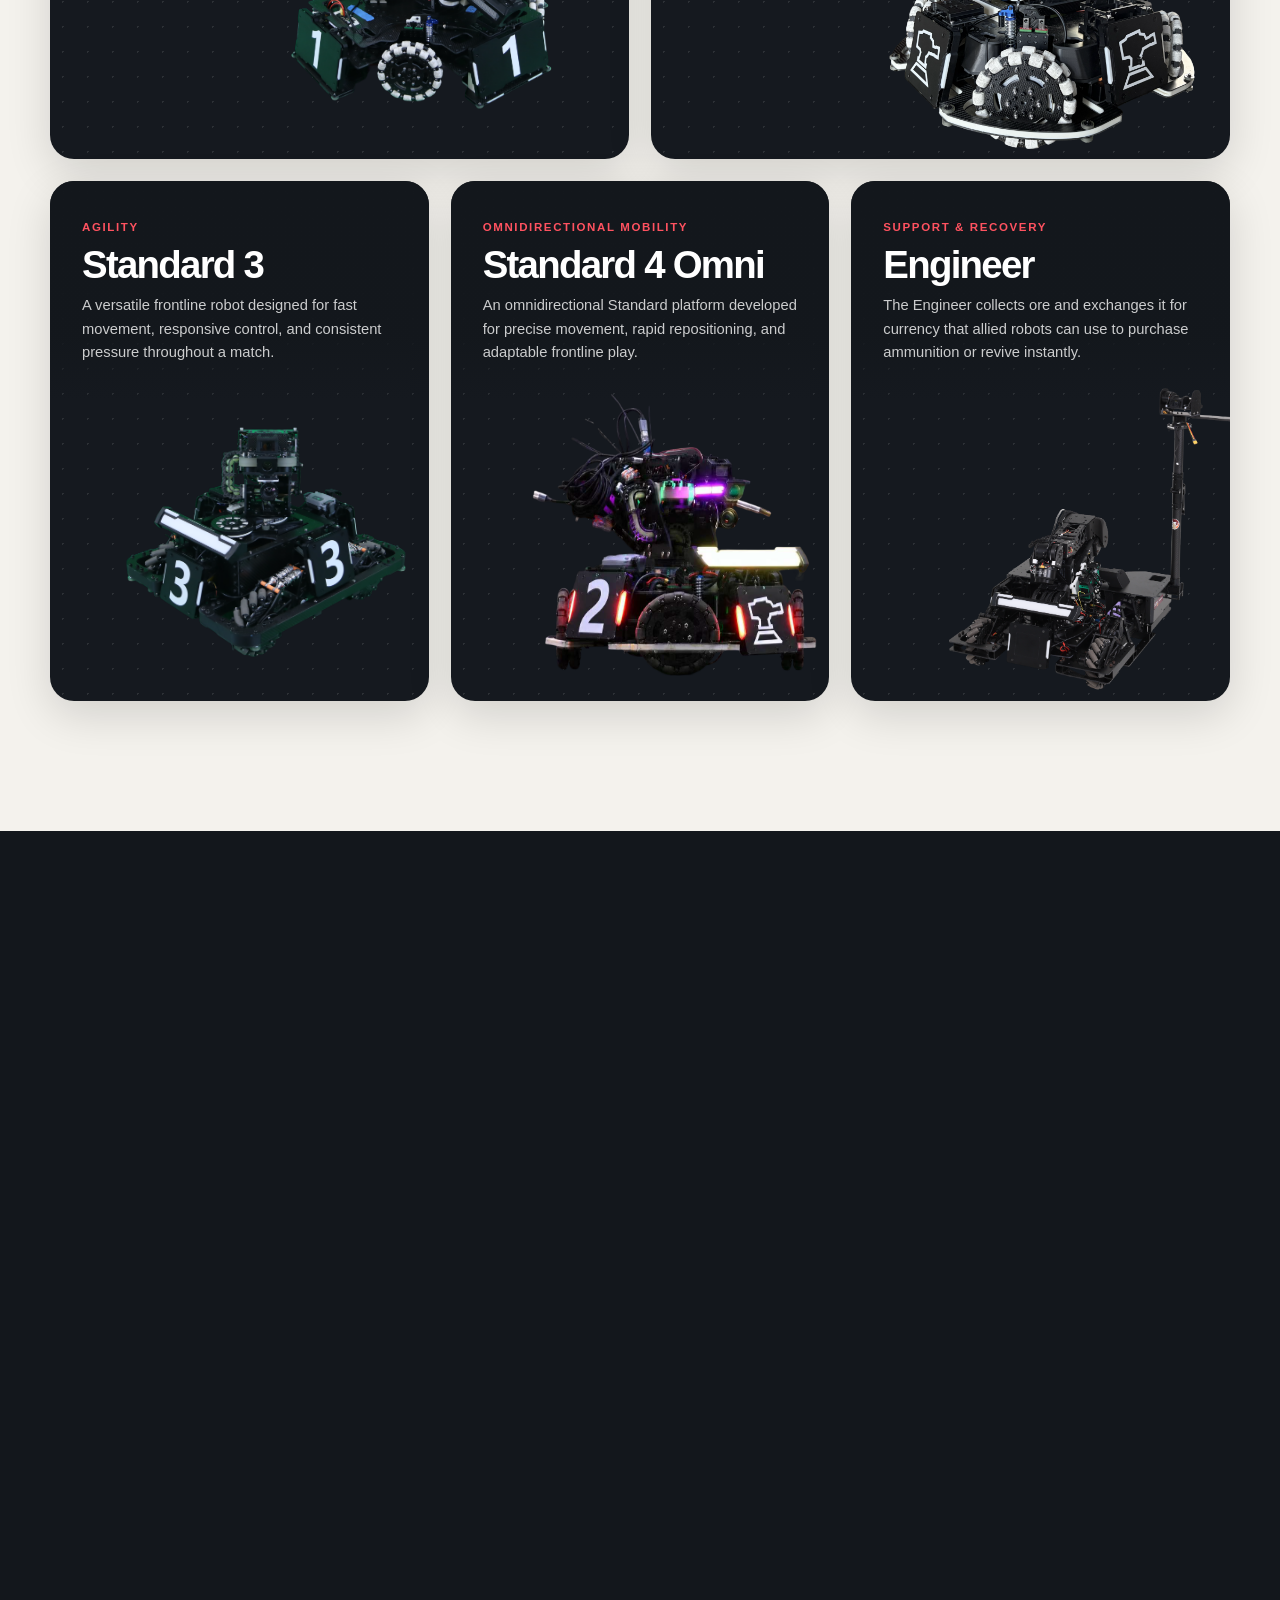
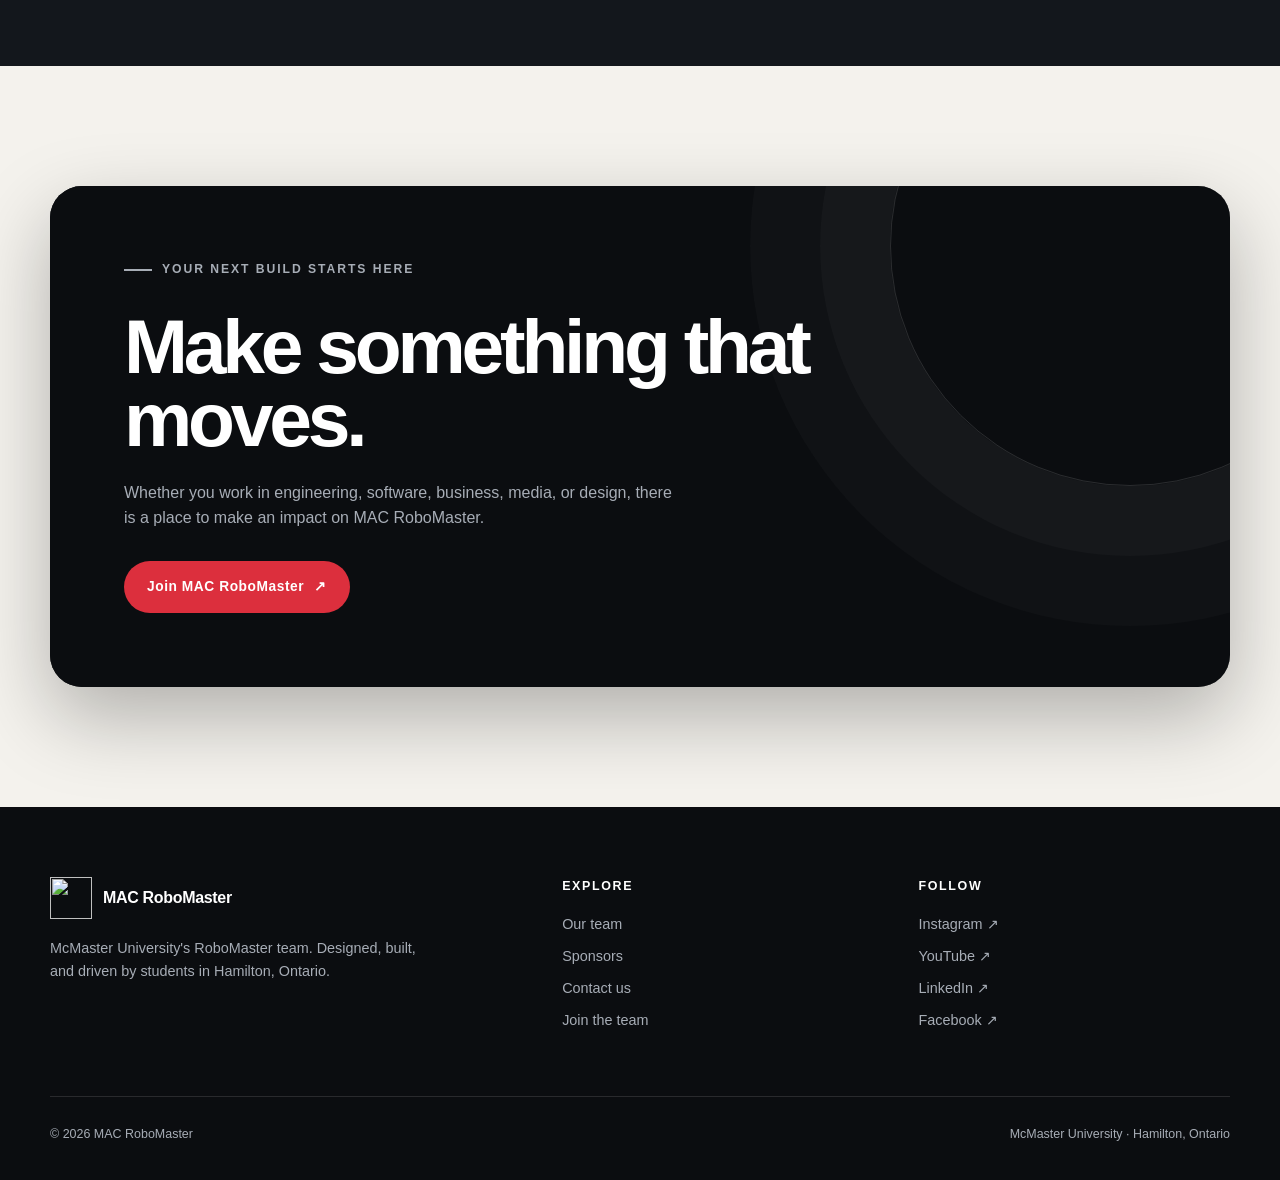
==== commit 9f84d519: "Update team names and close recruitment" ====
--- a/index.html
+++ b/index.html
@@ -707,7 +707,7 @@
         <a href="Team.html">Team</a>
         <a href="Sponsor.html">Sponsors</a>
         <a href="Contact.html">Contact</a>
-        <a class="button" href="apply.html">Join the team <span aria-hidden="true">↗</span></a>
+        <a class="button" href="sorry.html">Join the team <span aria-hidden="true">↗</span></a>
       </div>
     </nav>
   </header>
@@ -724,7 +724,7 @@
           <p class="hero-copy">A student-led team bringing mechanical design, electrical systems, embedded control, and artificial intelligence together for the RoboMaster arena.</p>
           <div class="hero-actions">
             <a class="button" href="#robots">Explore our robots <span aria-hidden="true">↓</span></a>
-            <a class="button button--ghost" href="apply.html">Build with us</a>
+            <a class="button button--ghost" href="sorry.html">Build with us</a>
           </div>
         </div>
         <div class="hero-meta" aria-label="Team overview">
@@ -834,7 +834,7 @@
             <p class="eyebrow">Your next build starts here</p>
             <h2>Make something that moves.</h2>
             <p>Whether you work in engineering, software, business, media, or design, there is a place to make an impact on MAC RoboMaster.</p>
-            <a class="button" href="apply.html">Join MAC RoboMaster <span aria-hidden="true">↗</span></a>
+            <a class="button" href="sorry.html">Join MAC RoboMaster <span aria-hidden="true">↗</span></a>
           </div>
         </div>
       </div>
@@ -853,7 +853,7 @@
           <a href="Team.html">Our team</a>
           <a href="Sponsor.html">Sponsors</a>
           <a href="Contact.html">Contact us</a>
-          <a href="apply.html">Join the team</a>
+          <a href="sorry.html">Join the team</a>
         </div>
         <div class="footer-group">
           <strong>Follow</strong>
